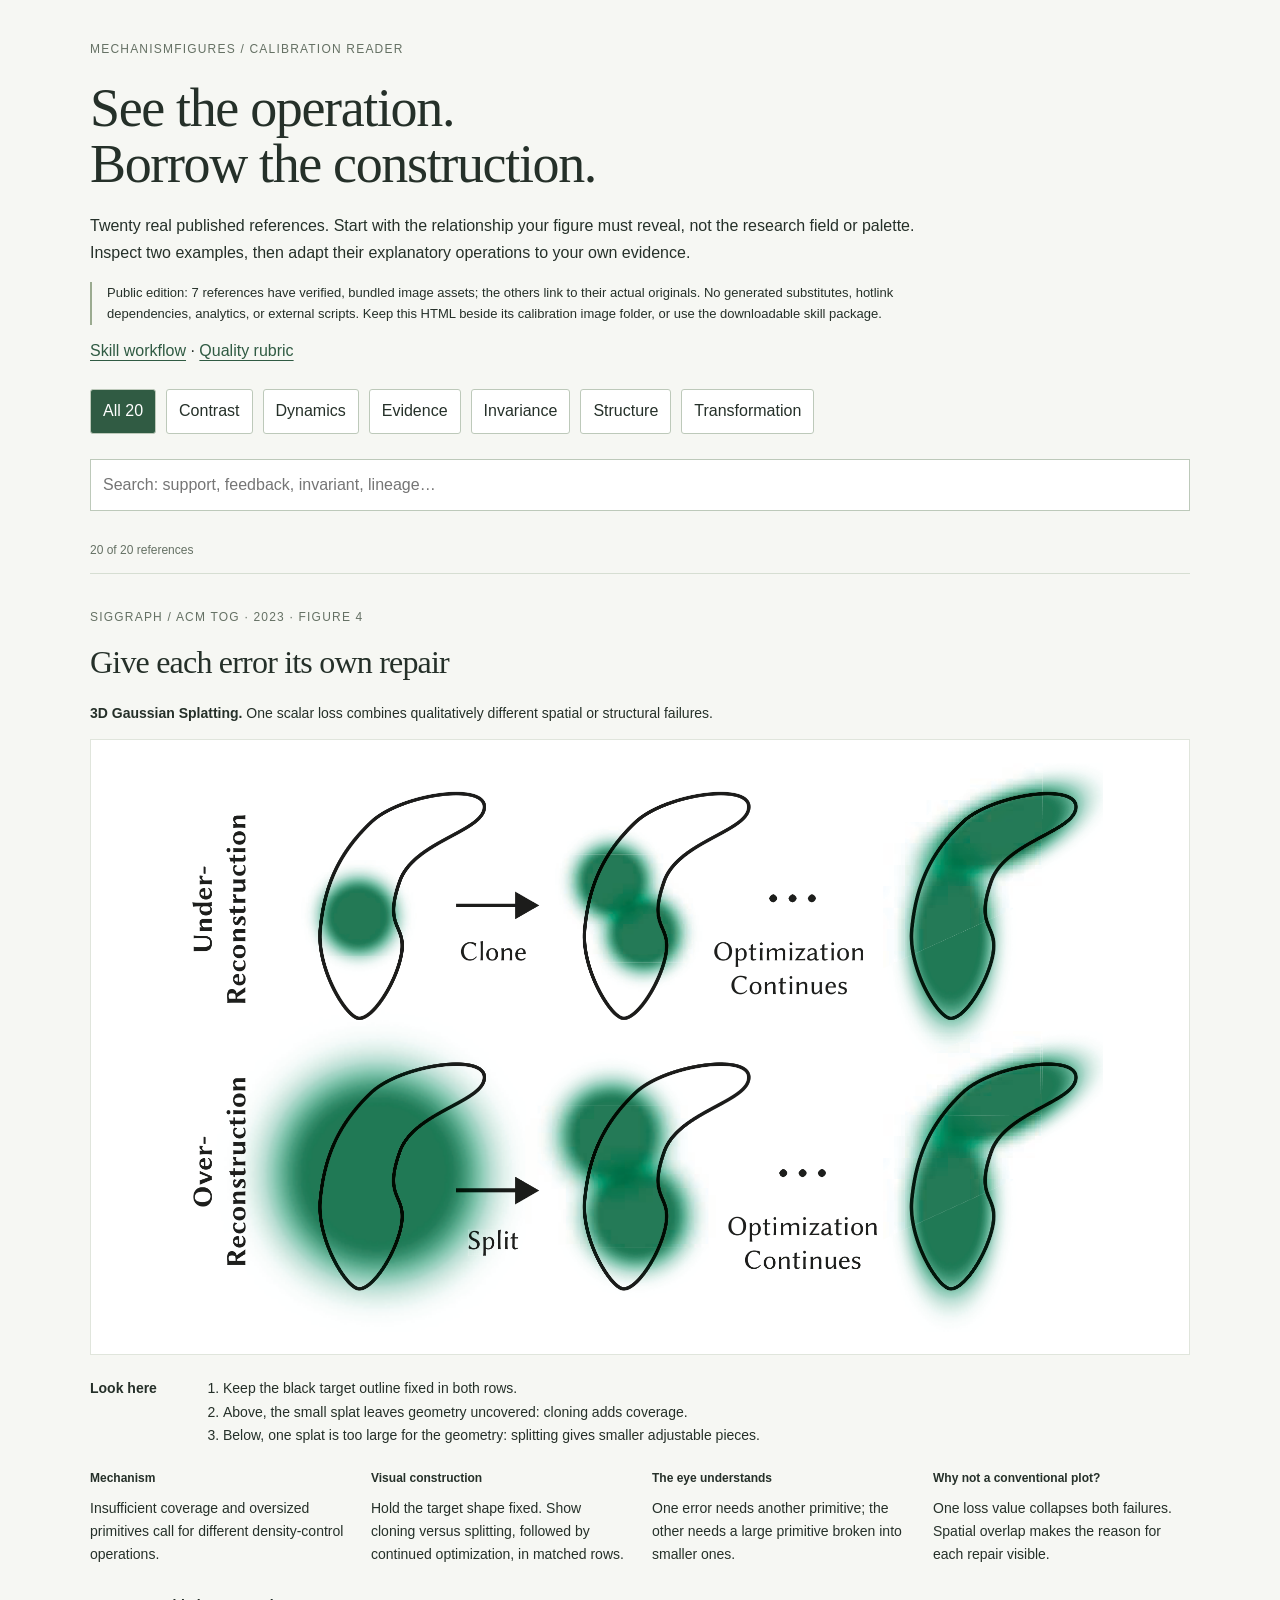
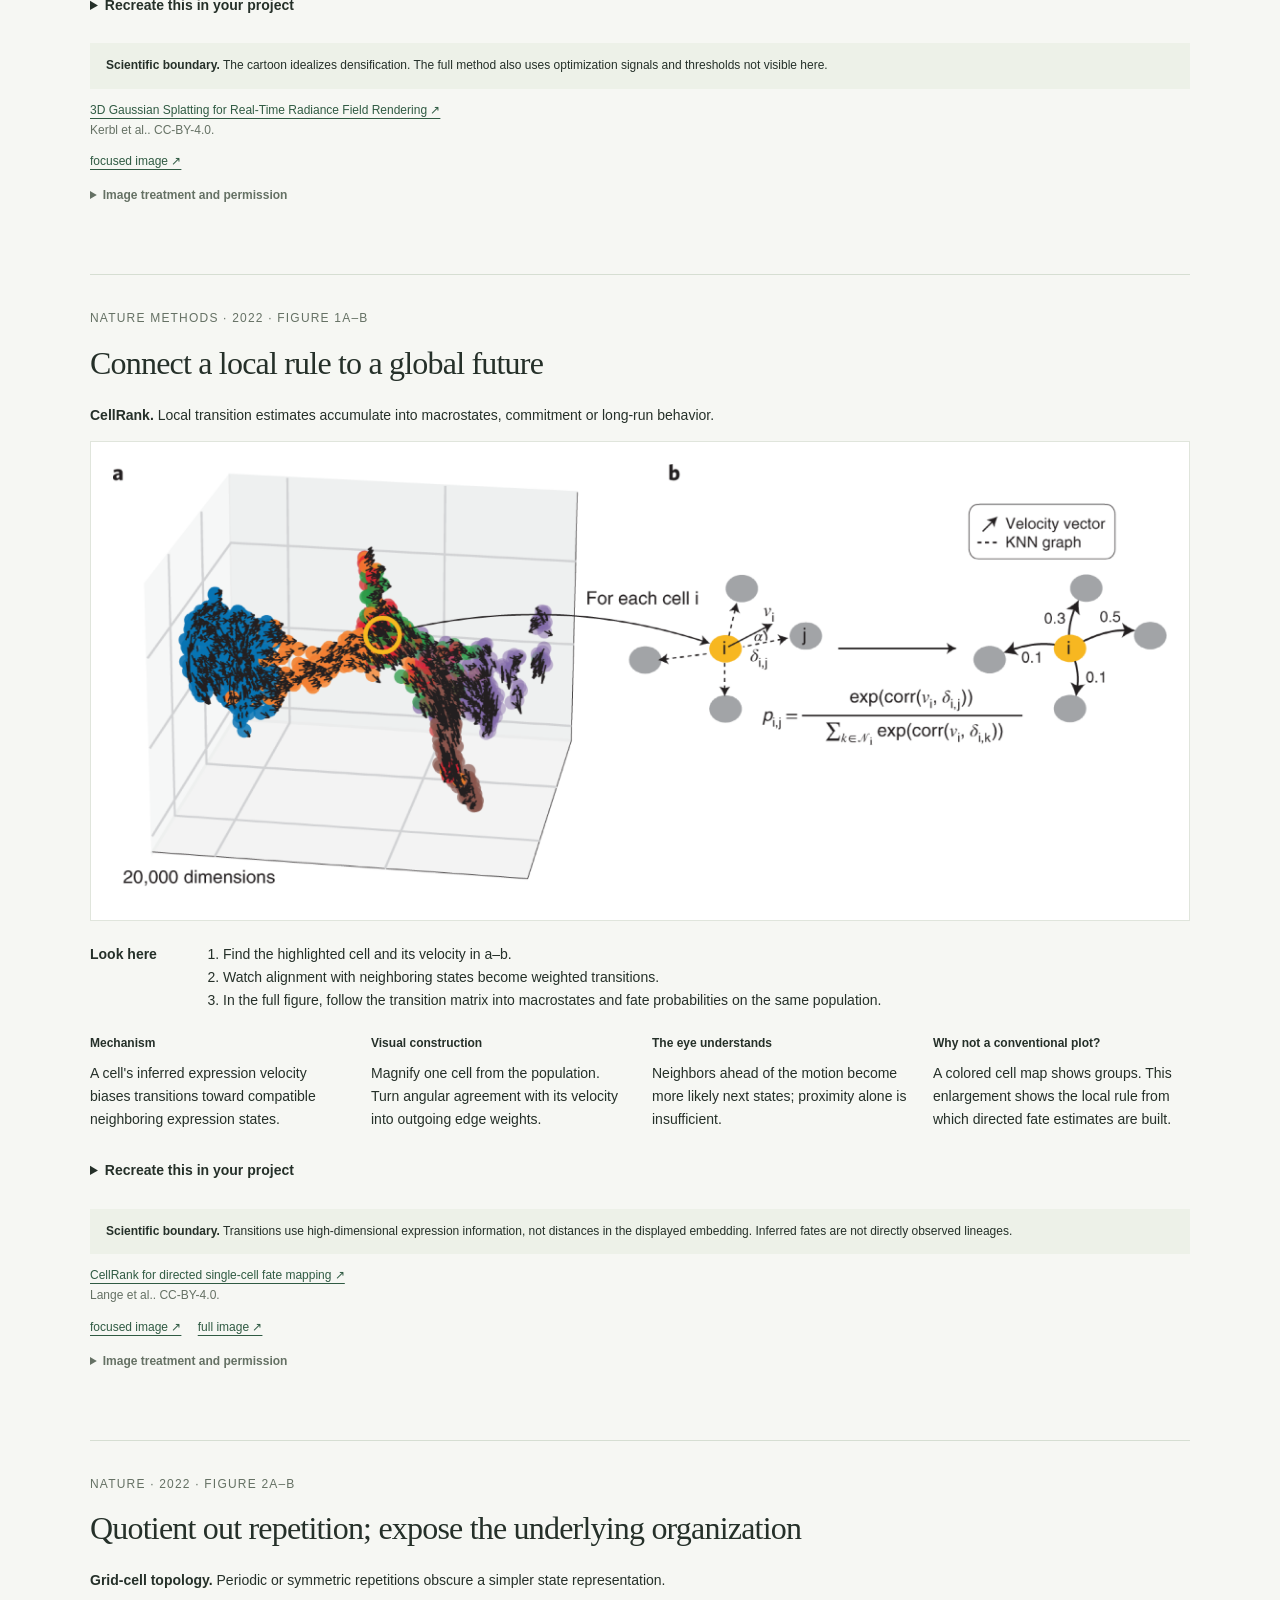
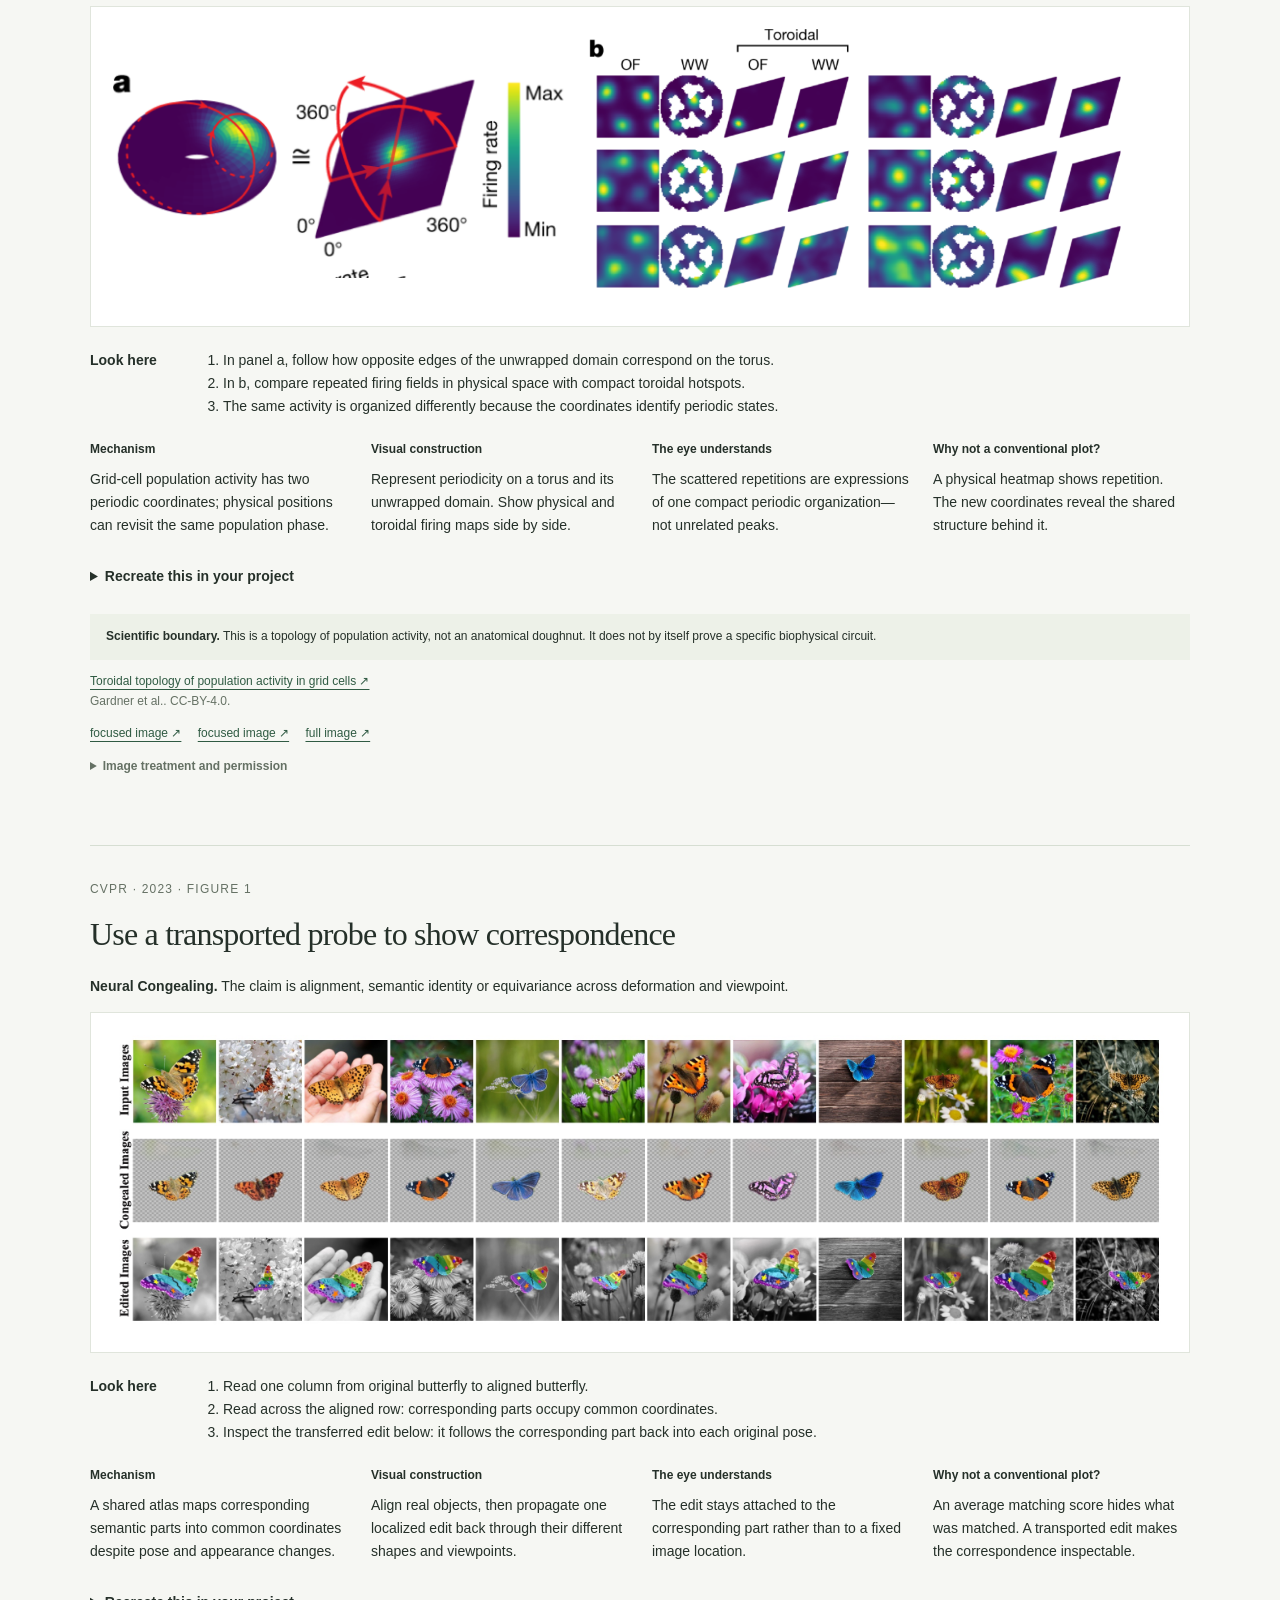
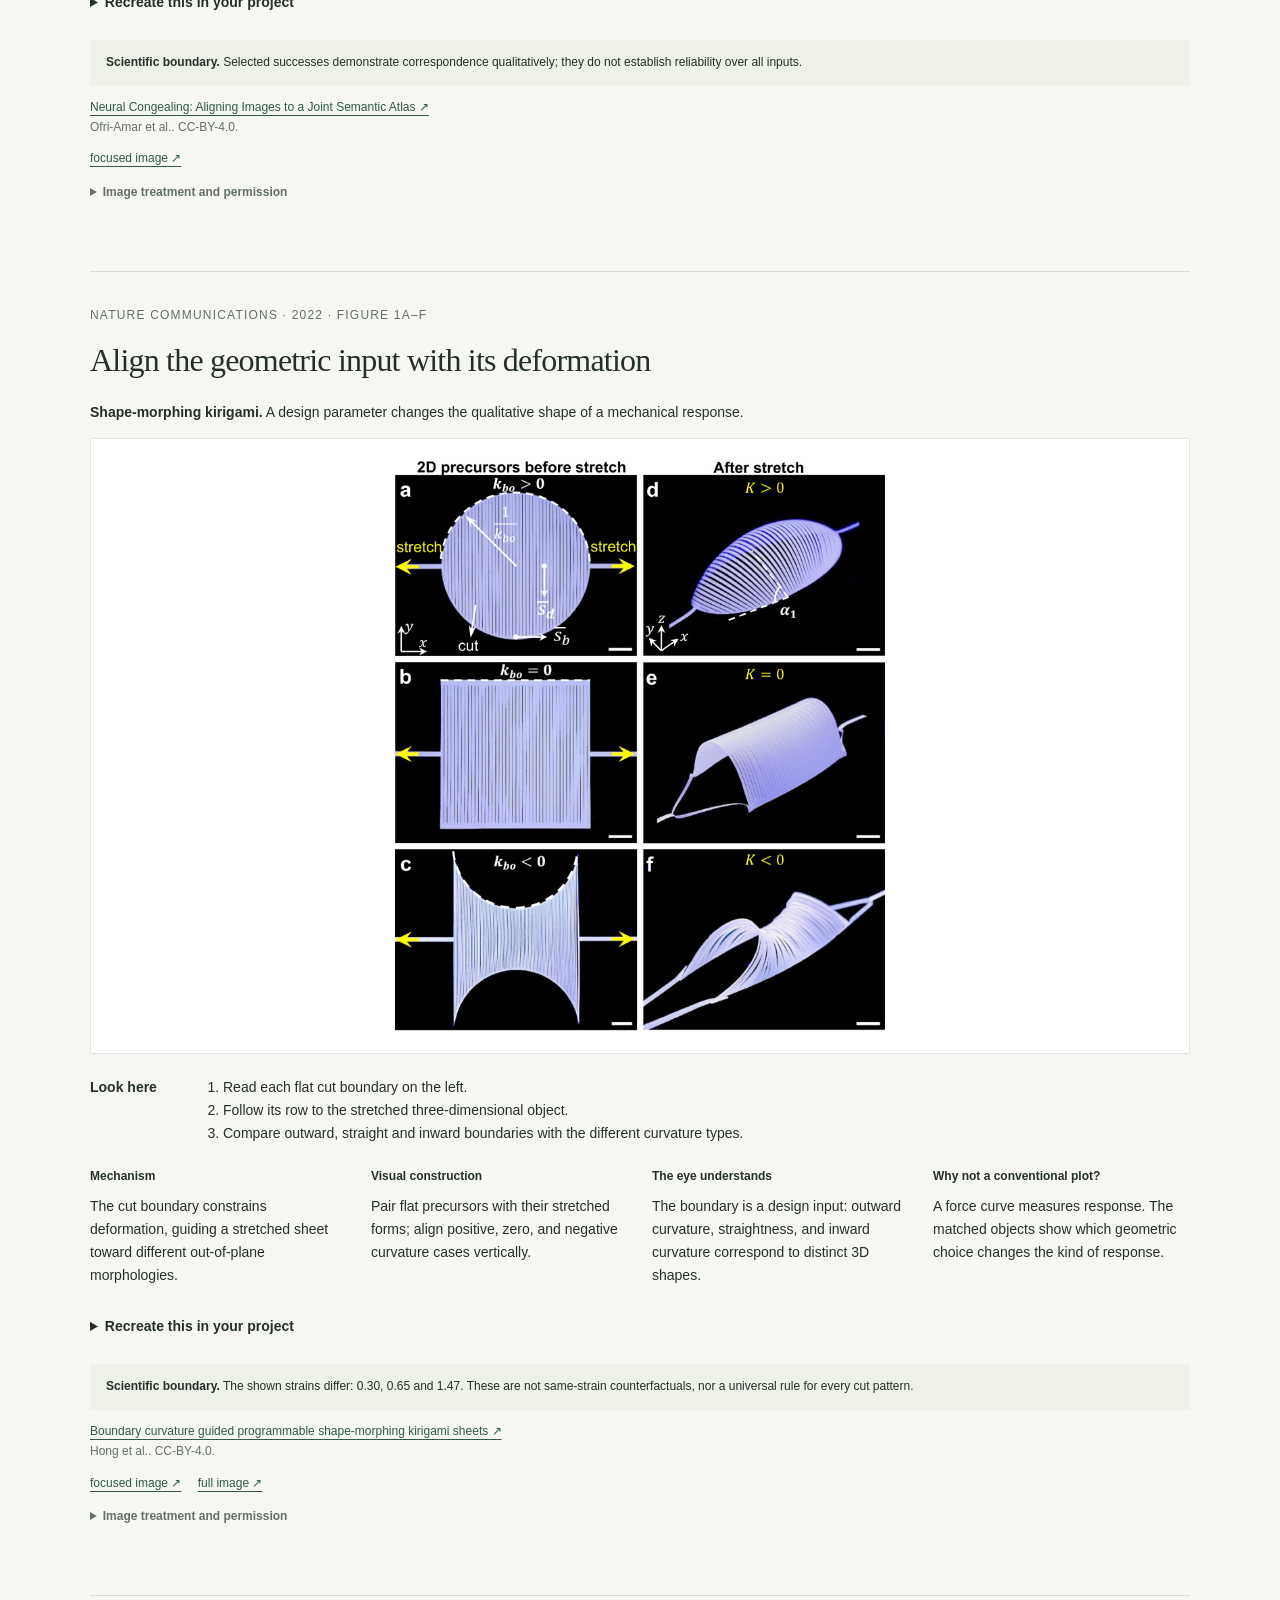
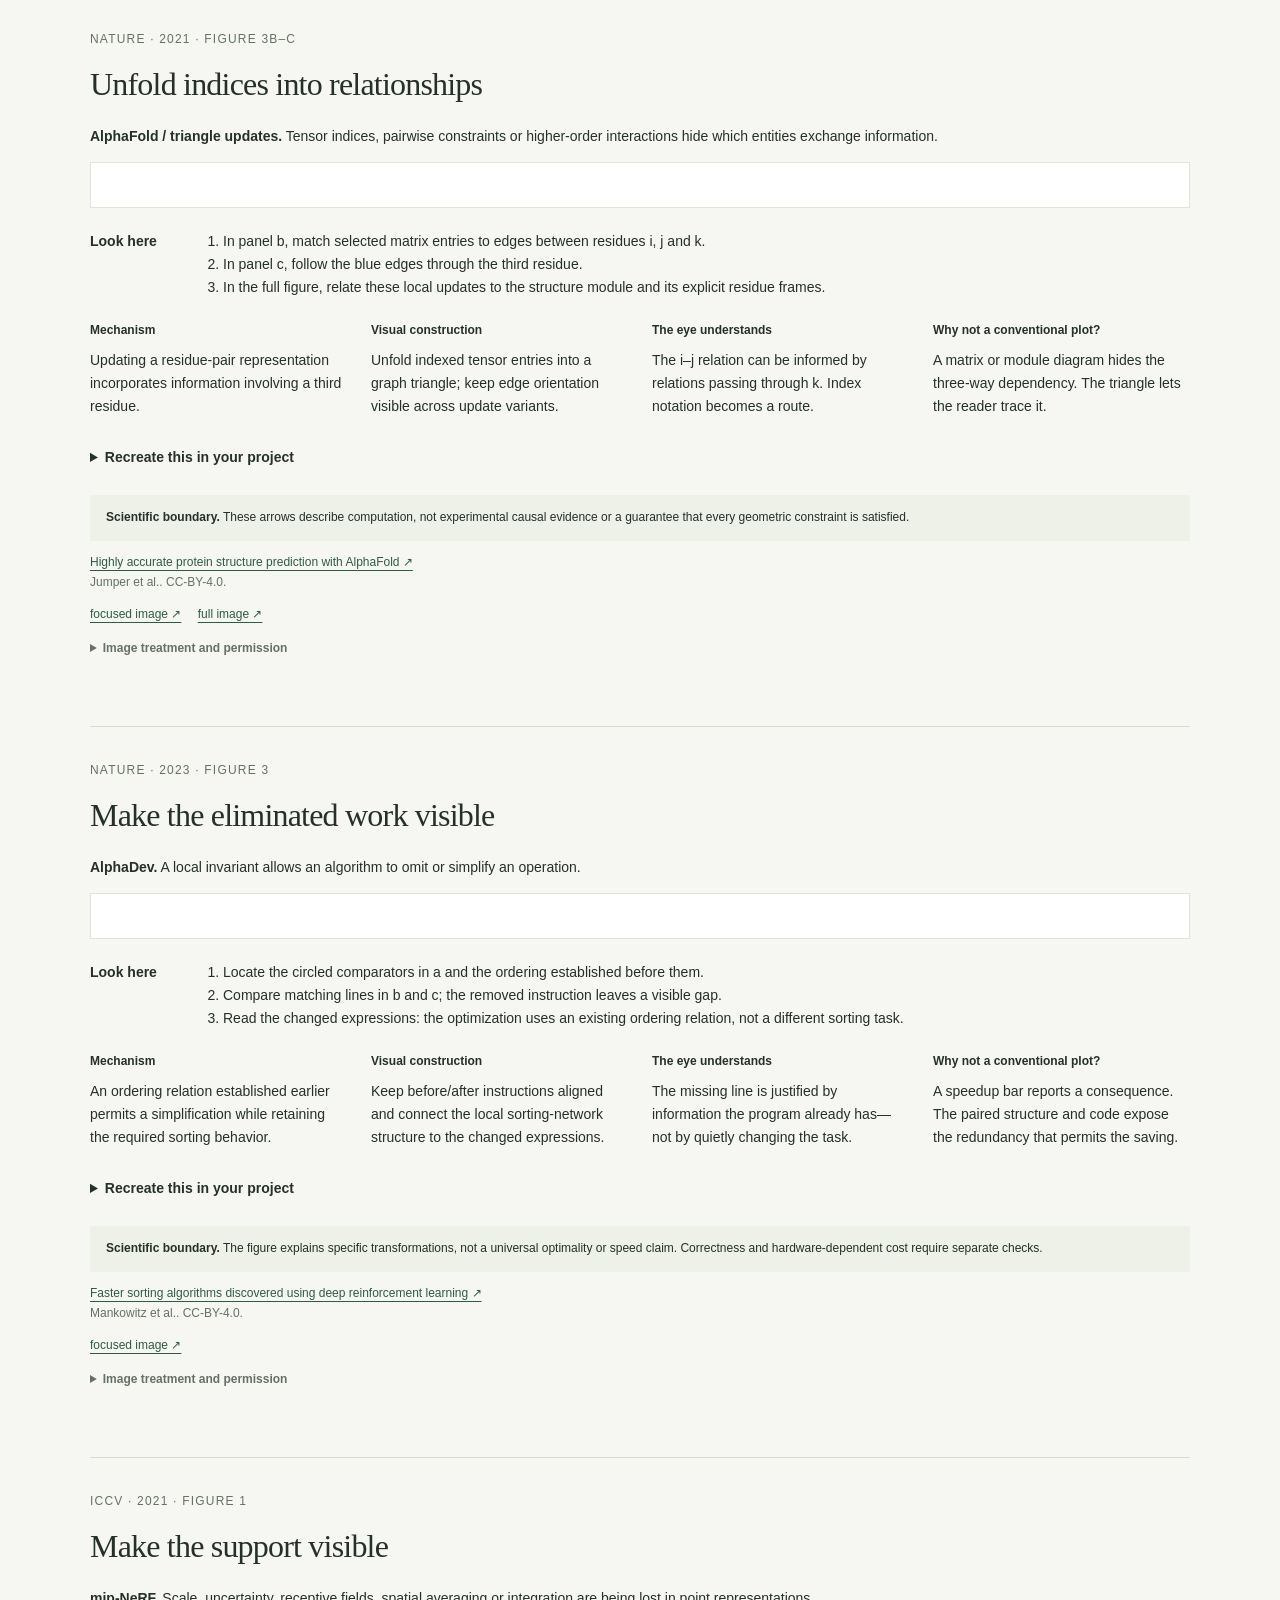
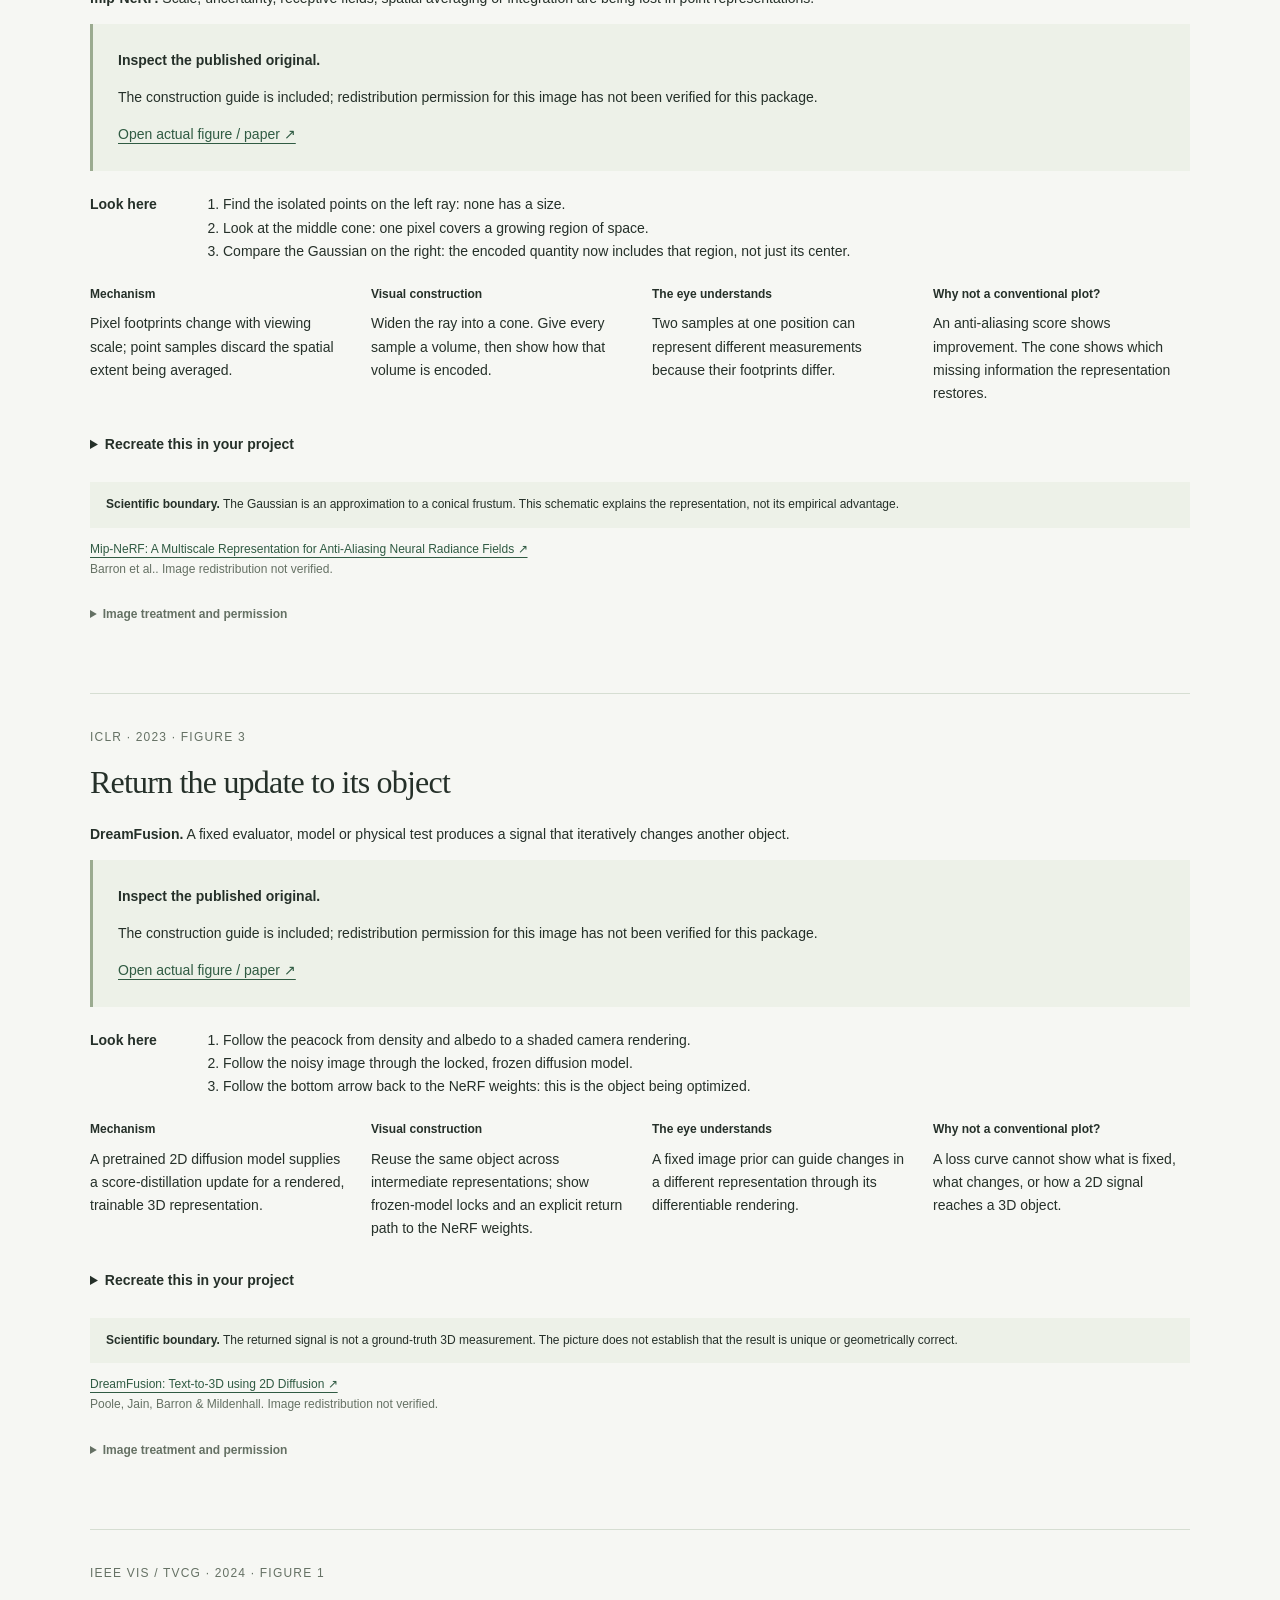
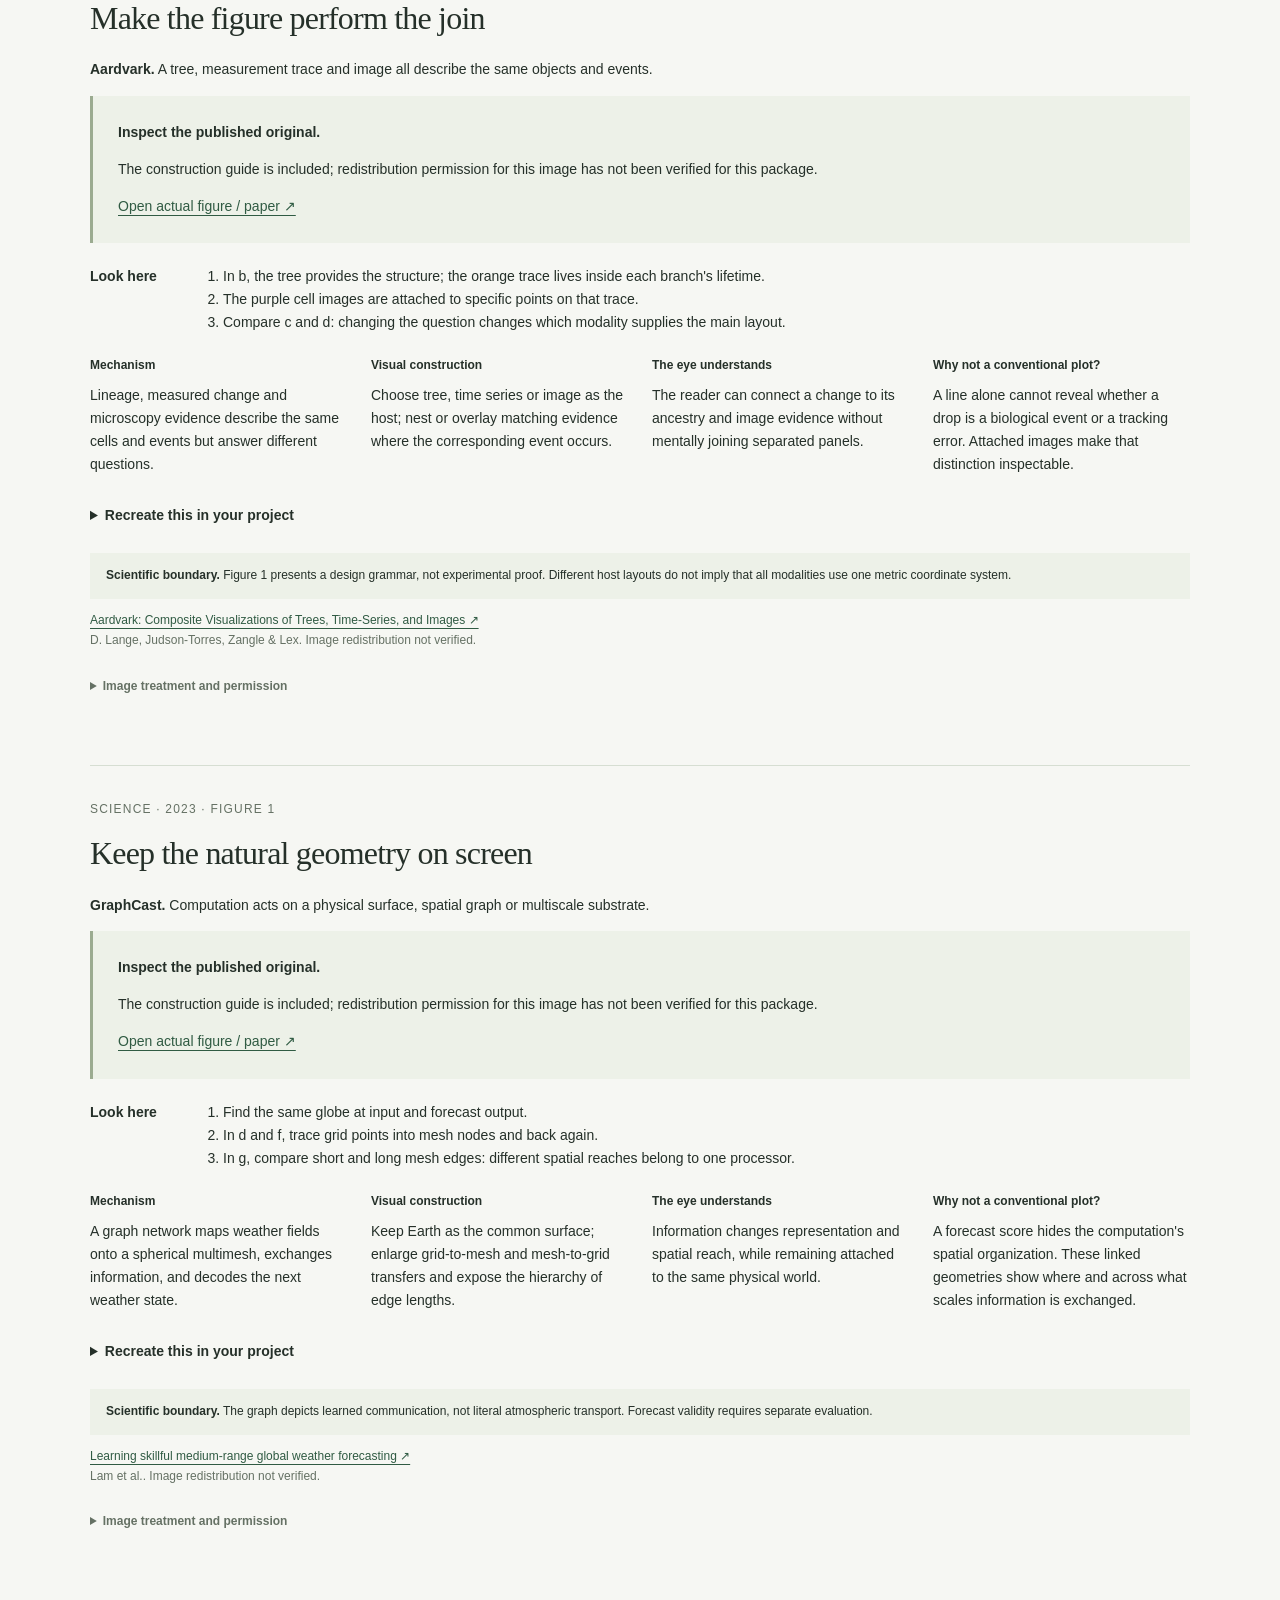
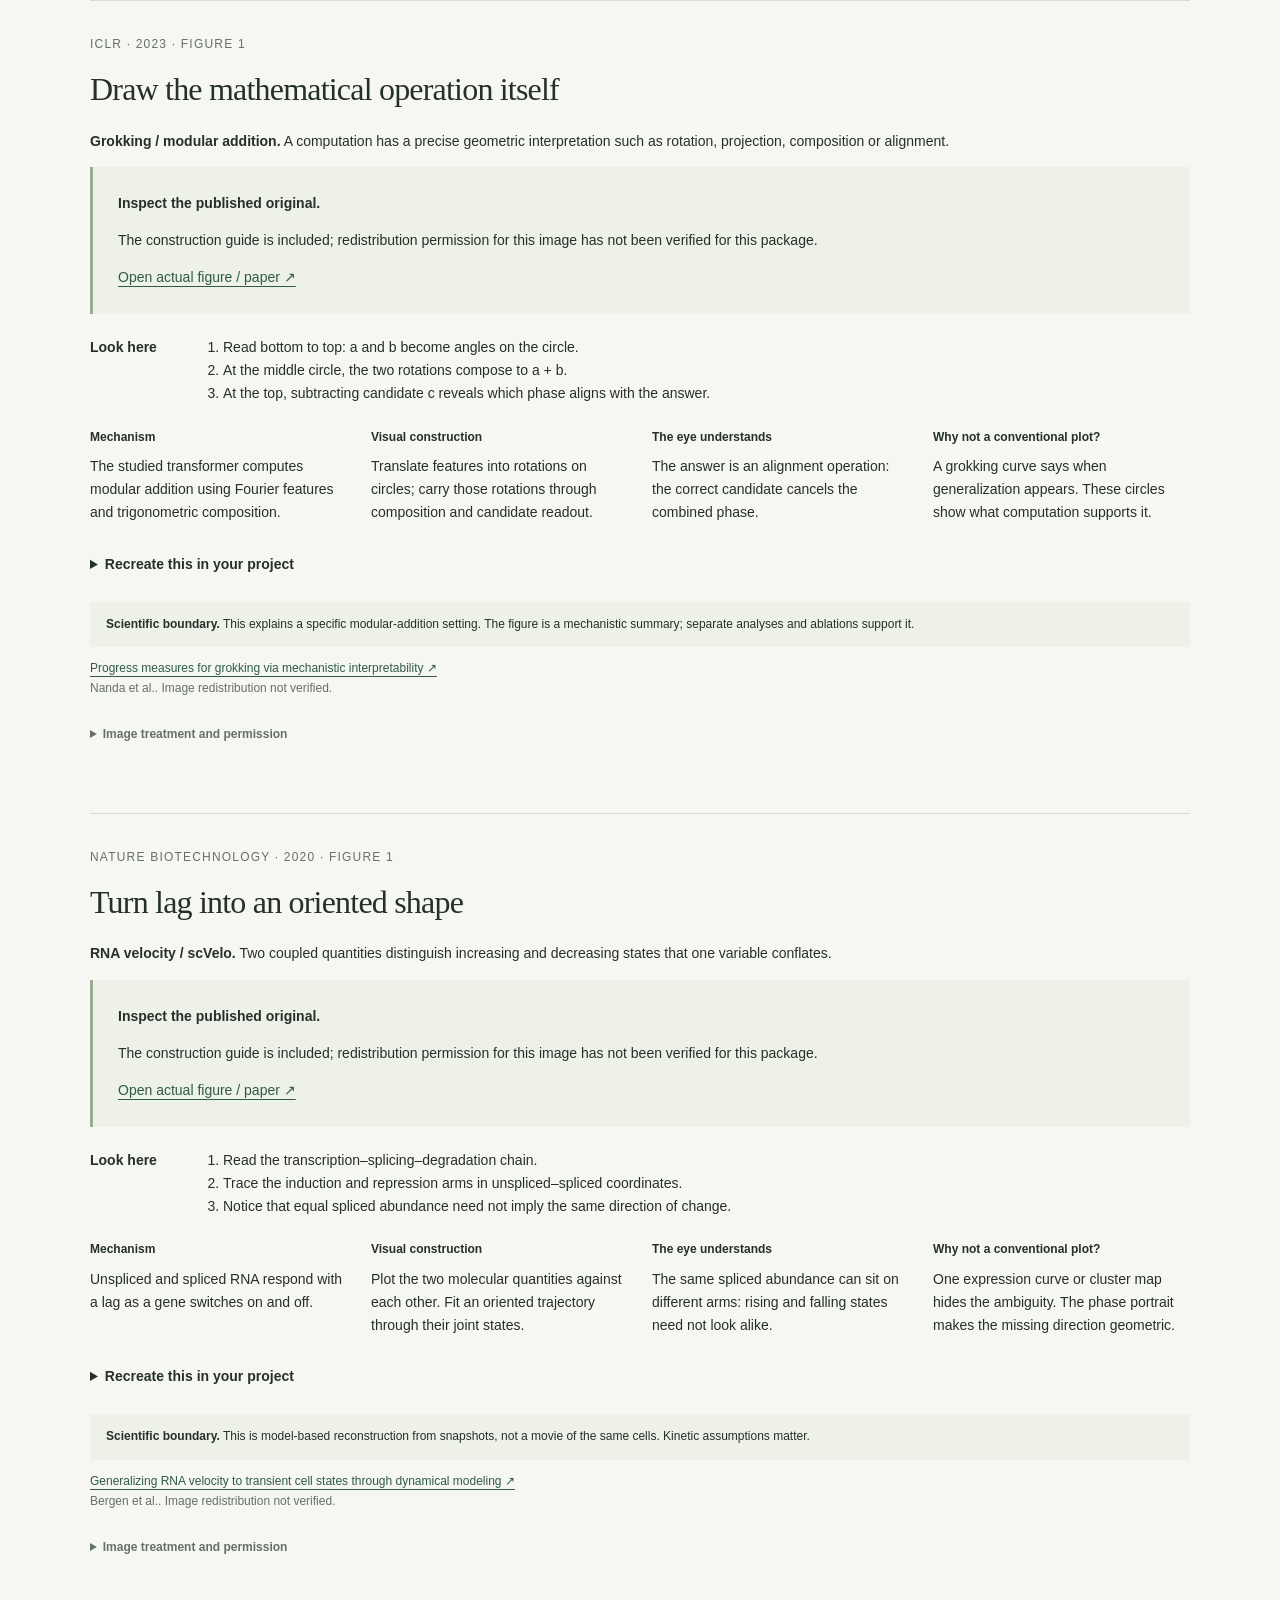
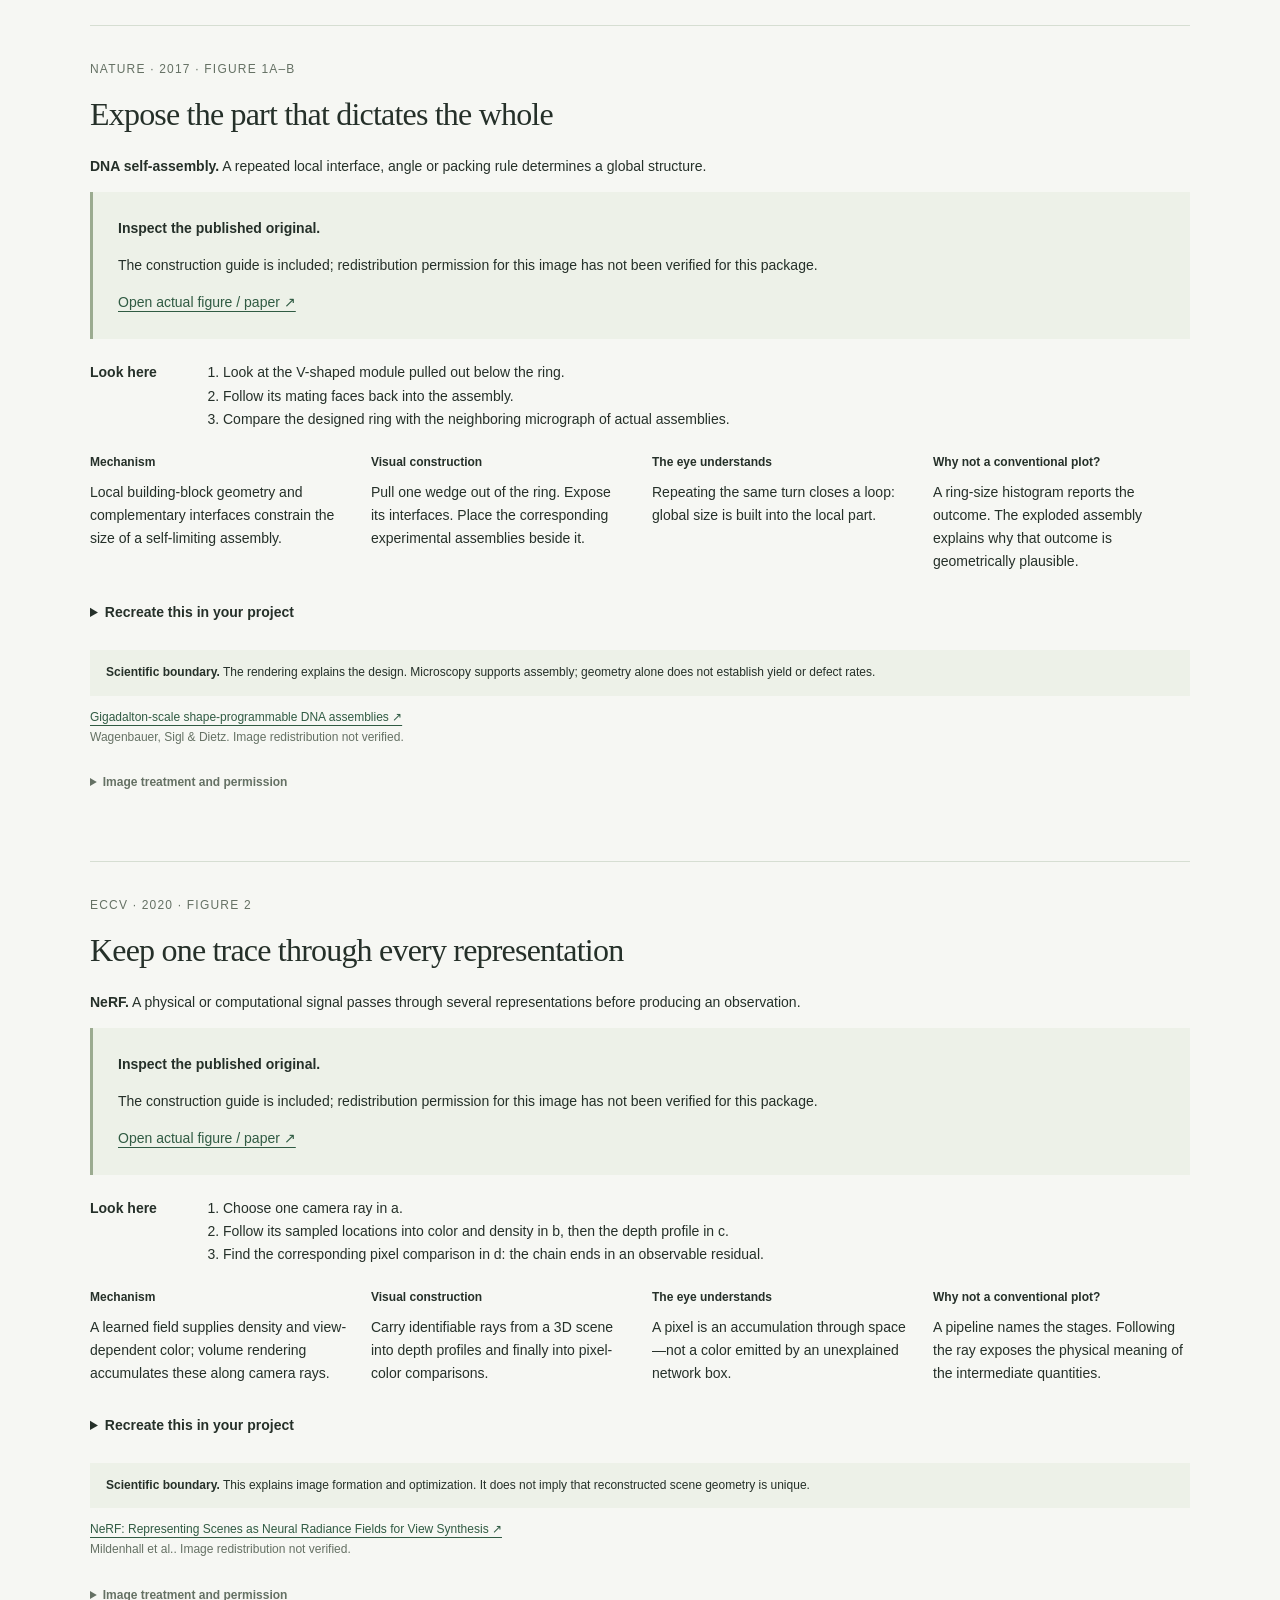
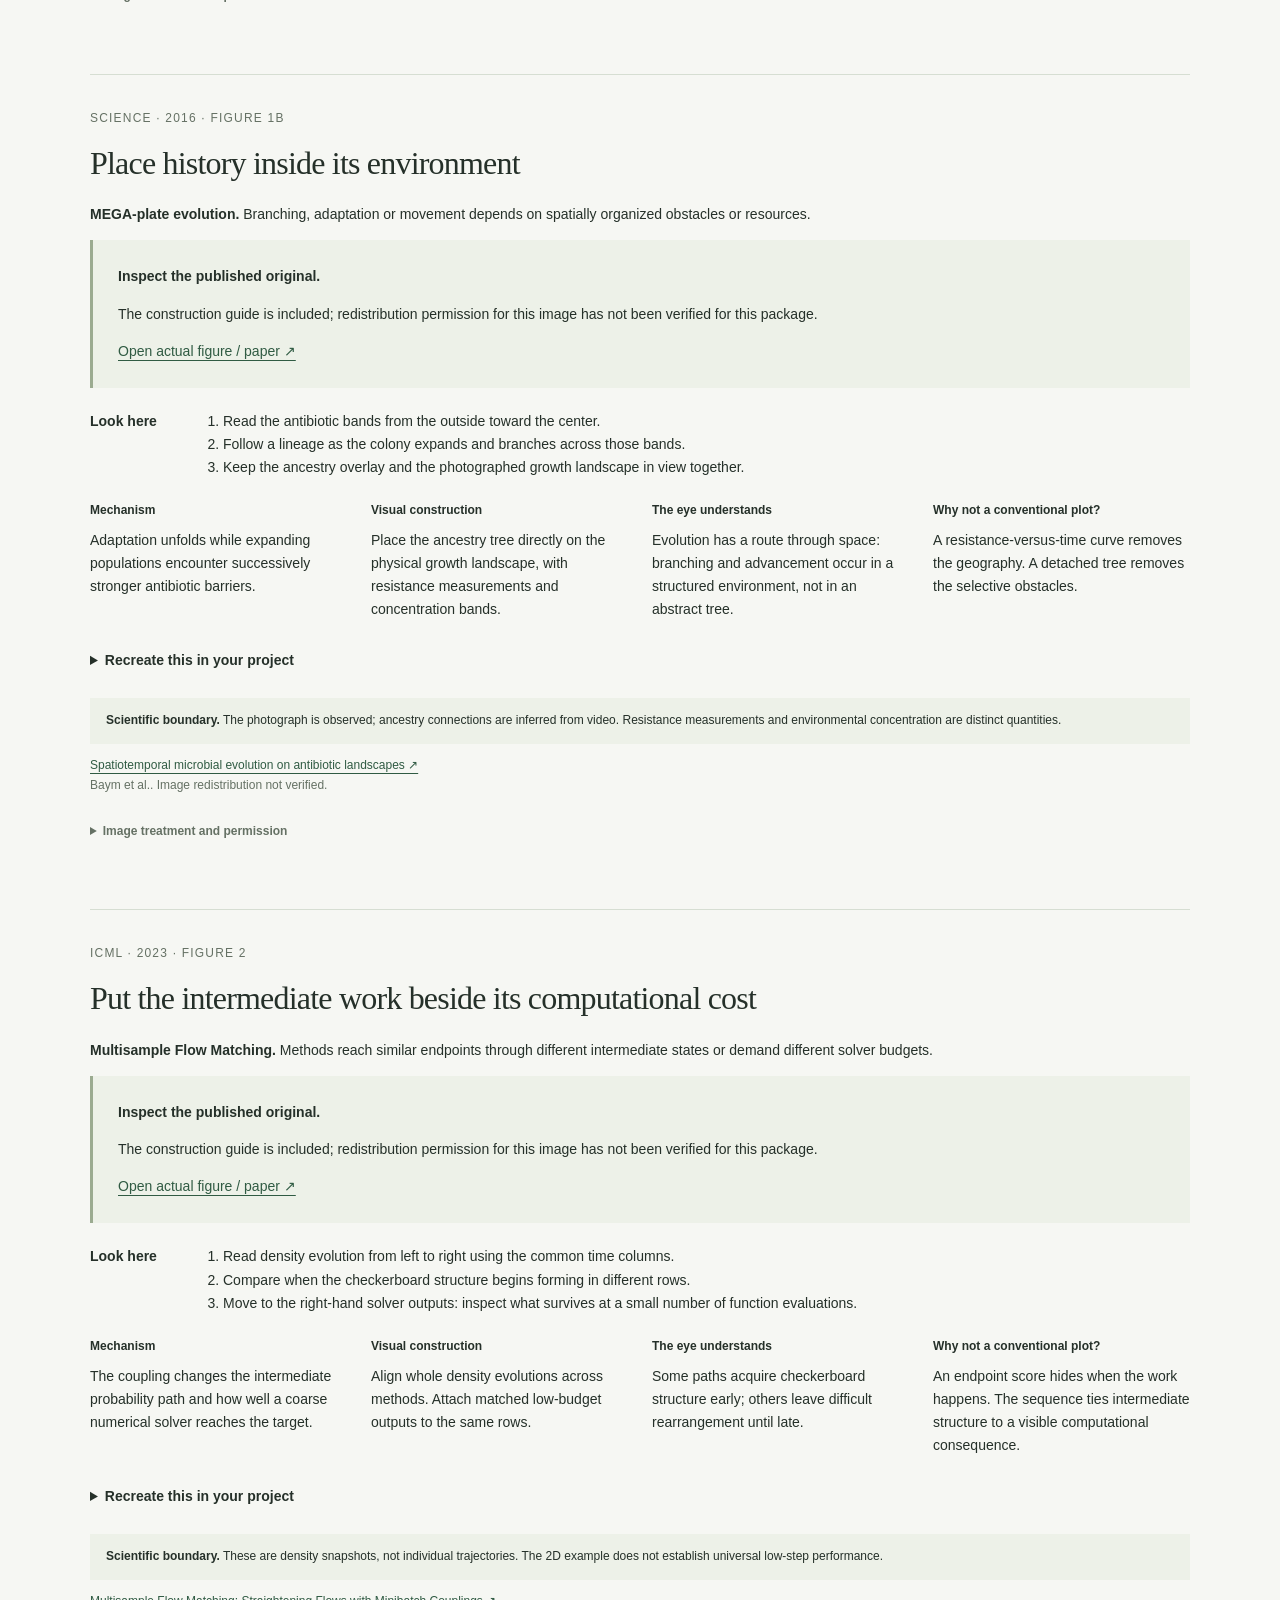
==== index.html @ 1ec08a71 "Release MechanismFigures: installable mechanism-visualization skill with calibrated review workflow" ====
<!doctype html><html lang="en"><head><meta charset="utf-8"><meta name="viewport" content="width=device-width,initial-scale=1"><meta http-equiv="refresh" content="0;url=skills/mechanism-figures/assets/gallery.html"><title>MechanismFigures</title></head><body><p><a href="skills/mechanism-figures/assets/gallery.html">Open the visual calibration gallery</a></p><p><a href="https://github.com/KumarNavish/MechanismFigures">Installation and skill workflow</a></p></body></html>
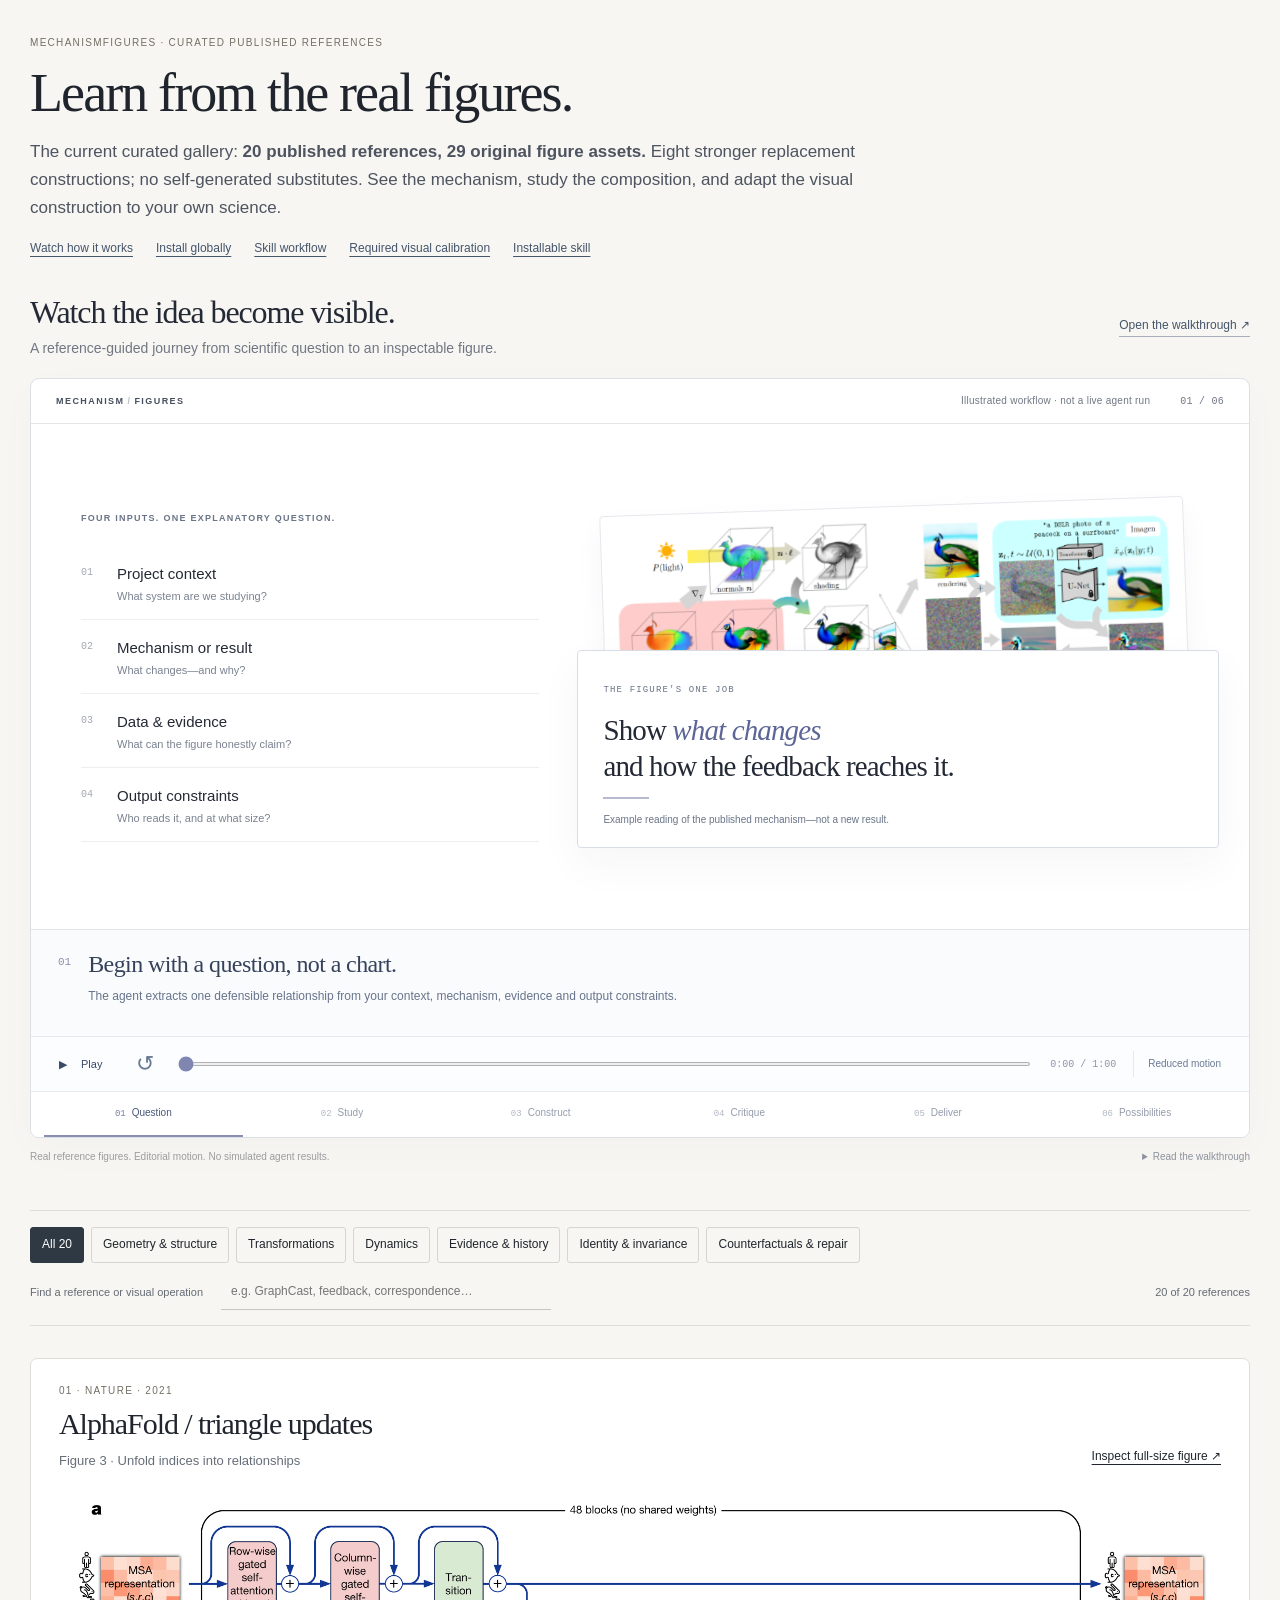
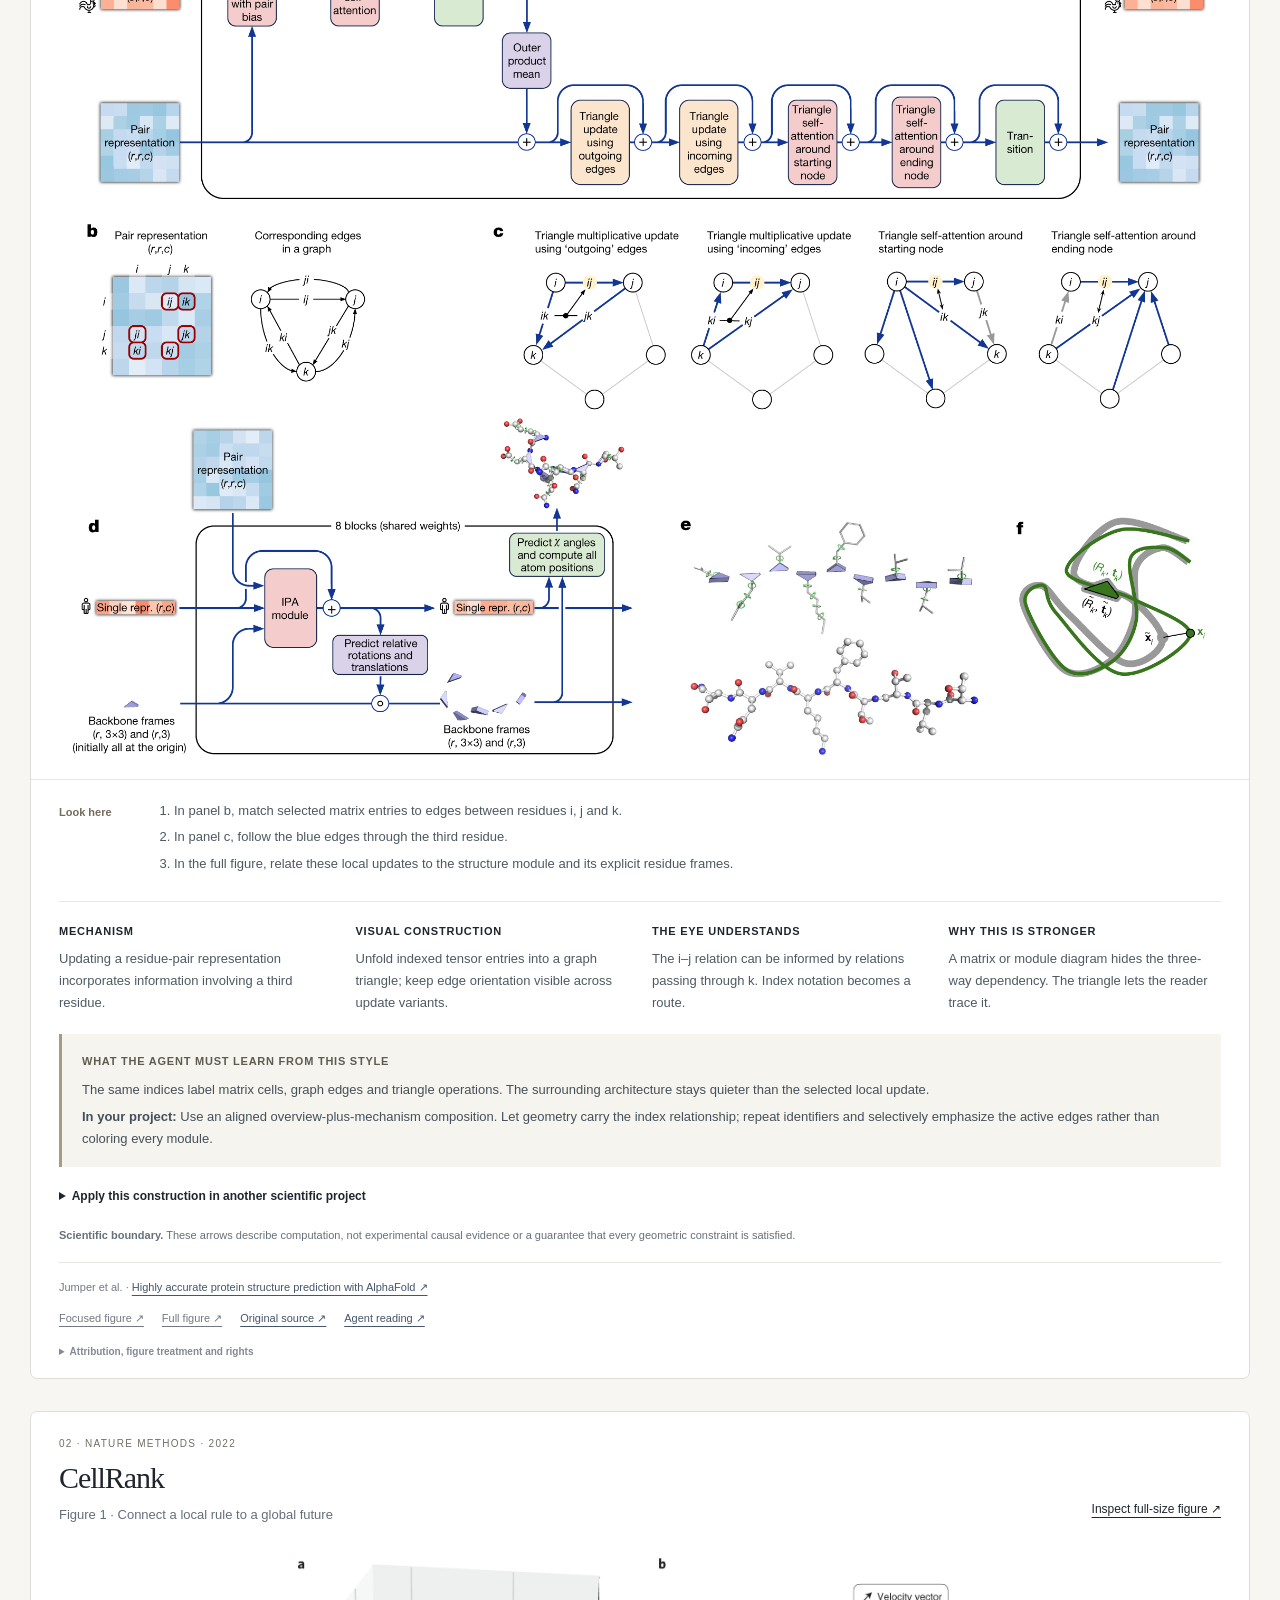
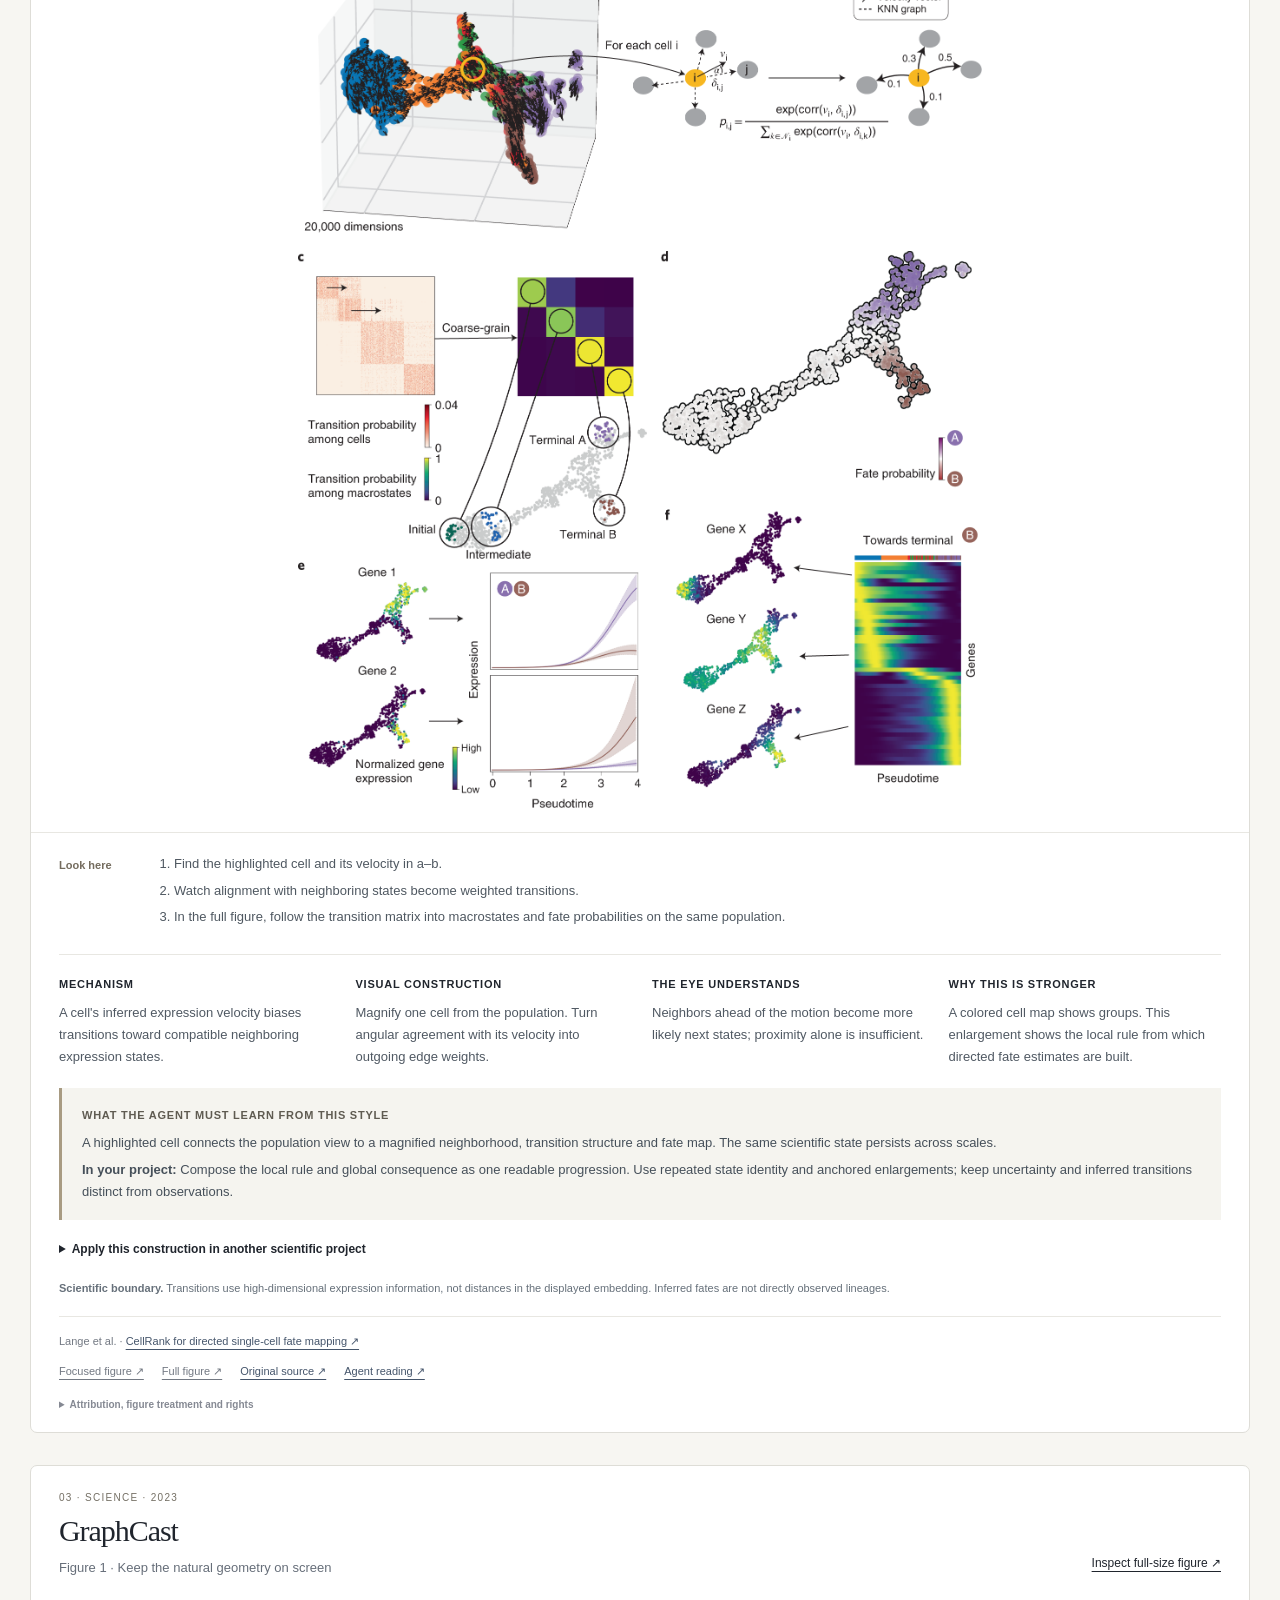
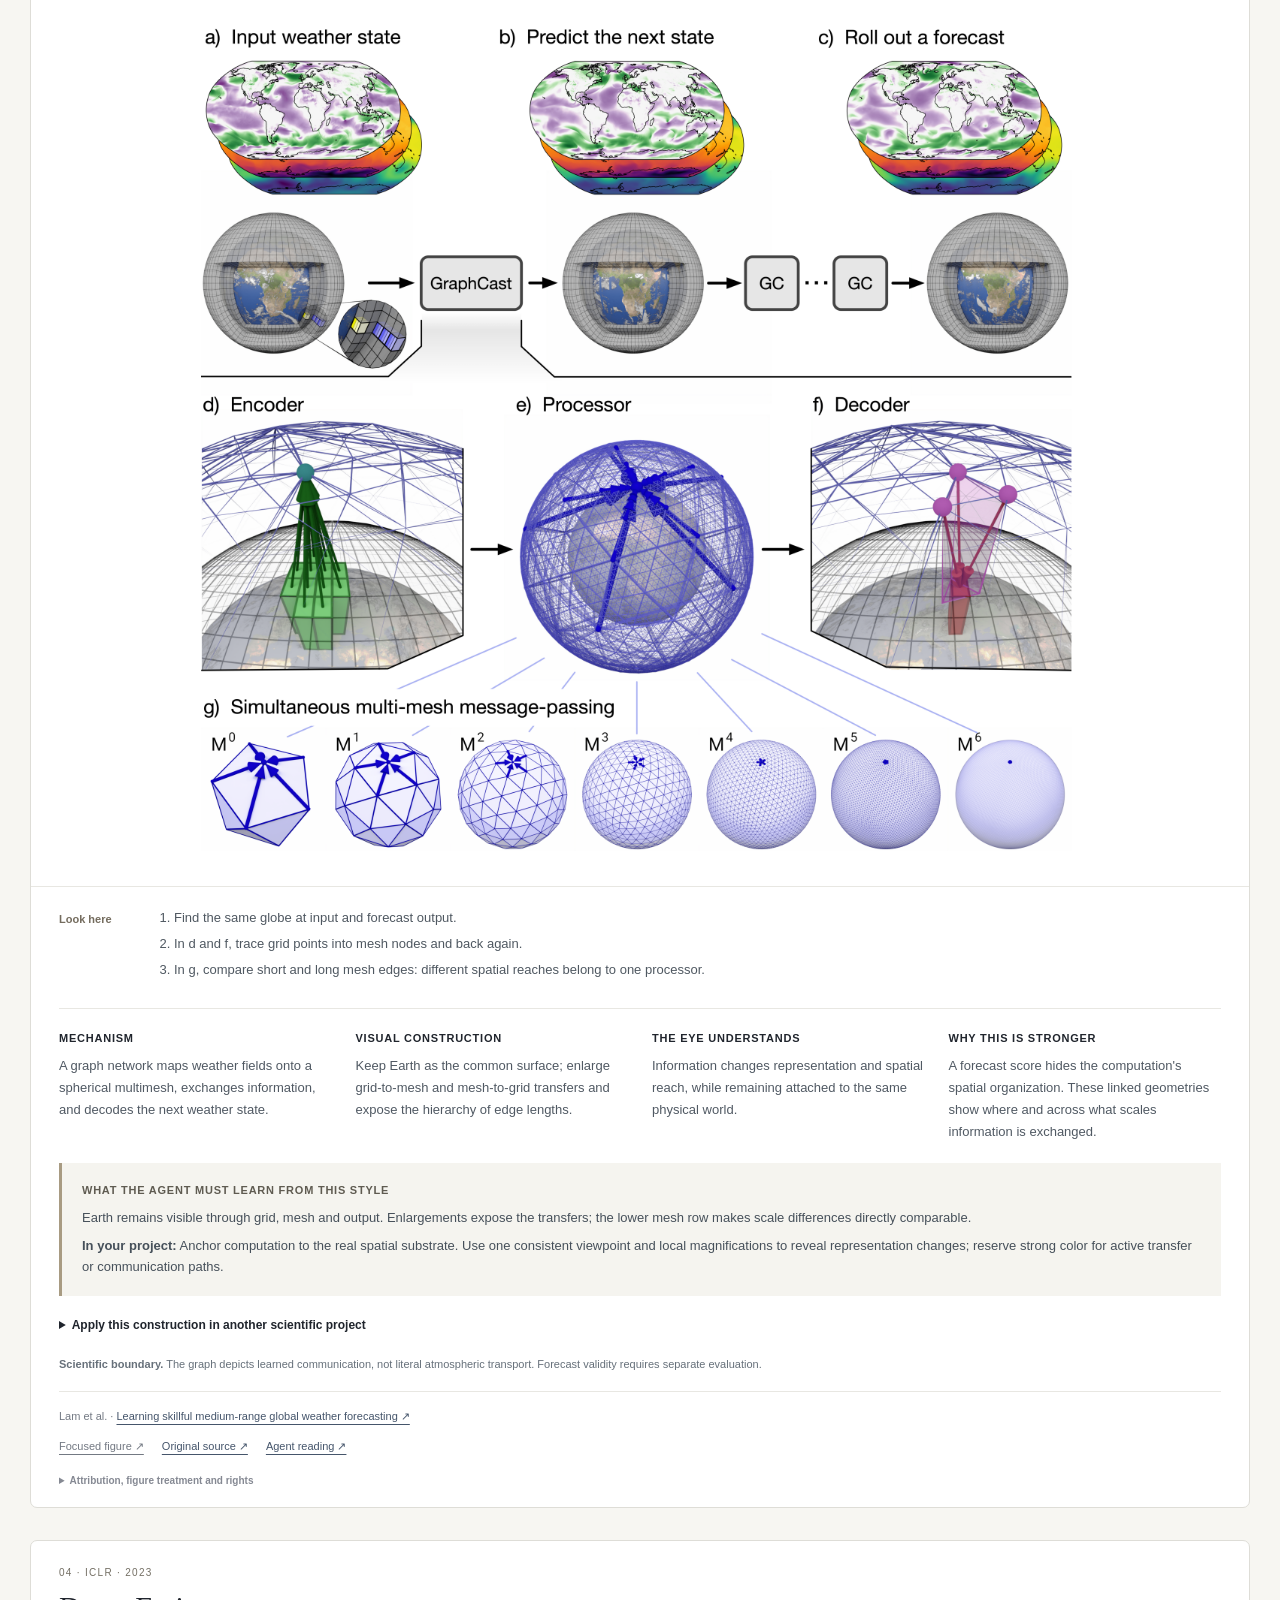
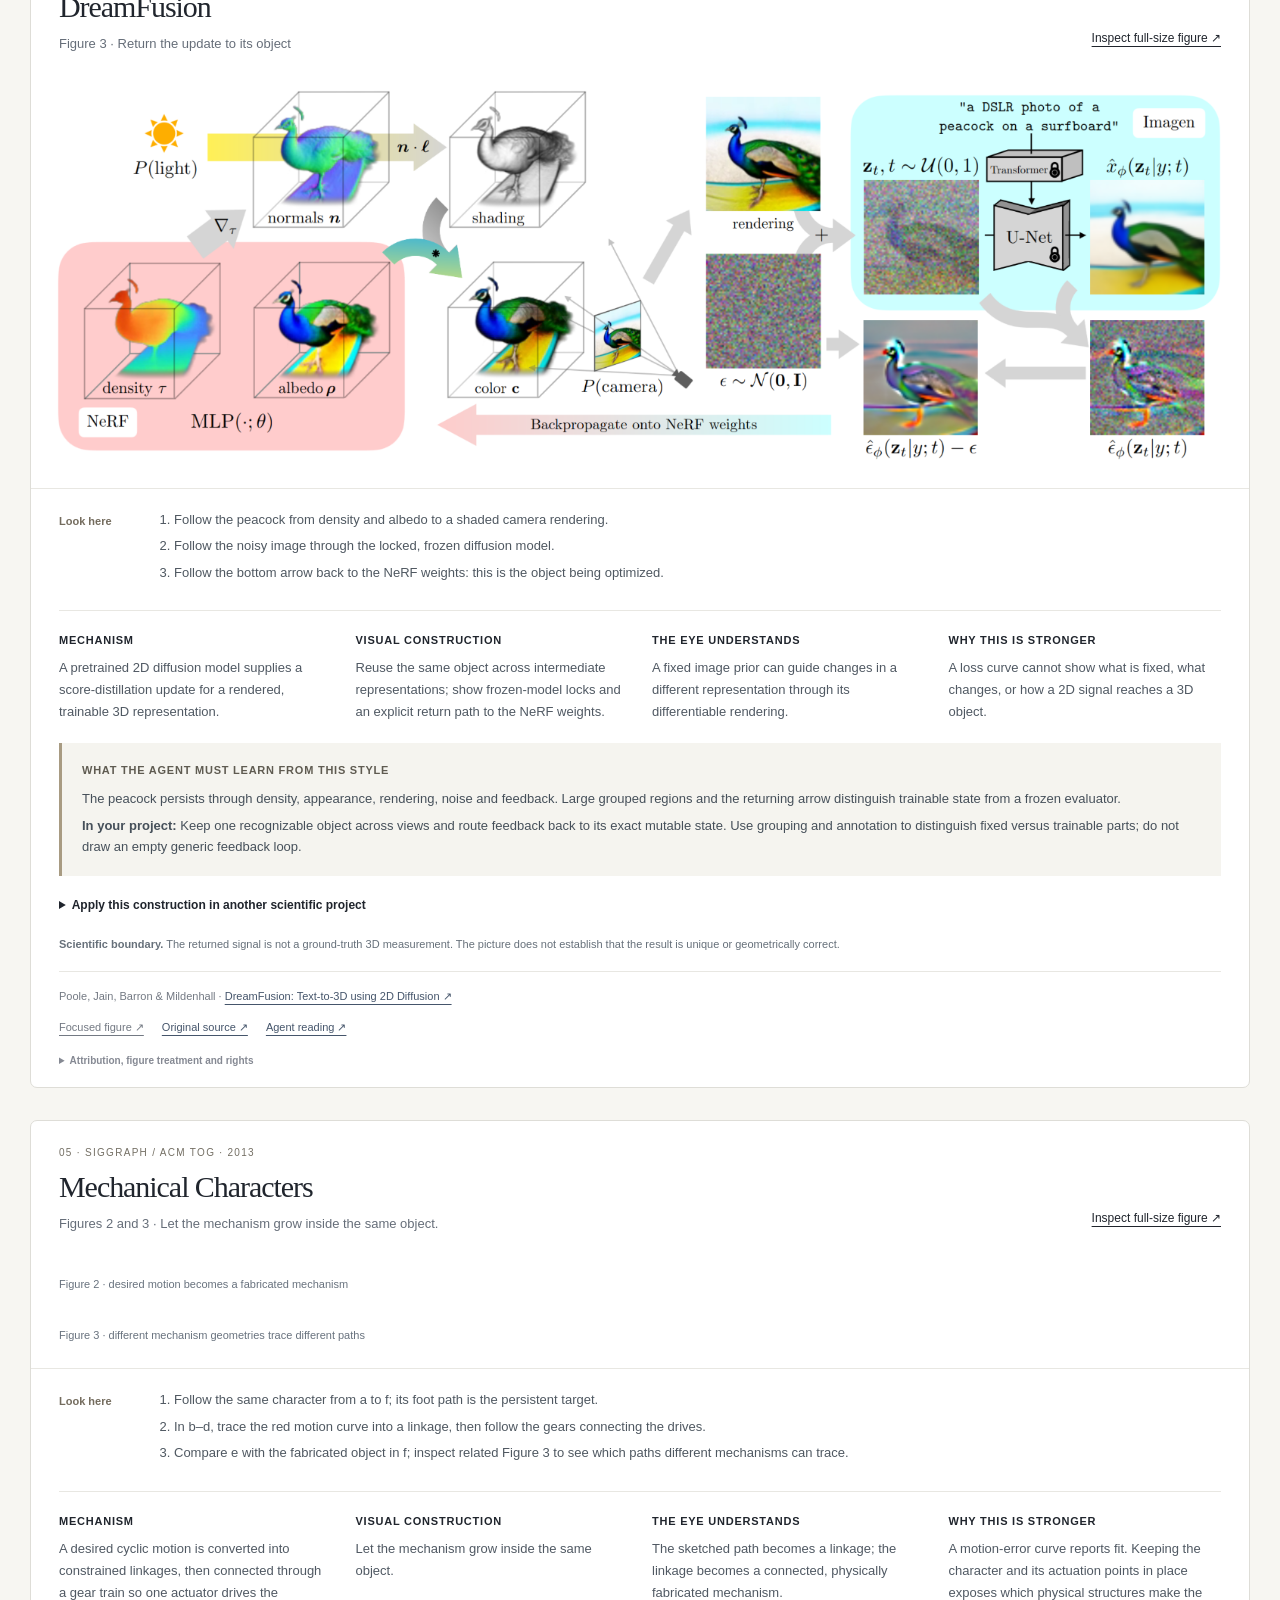
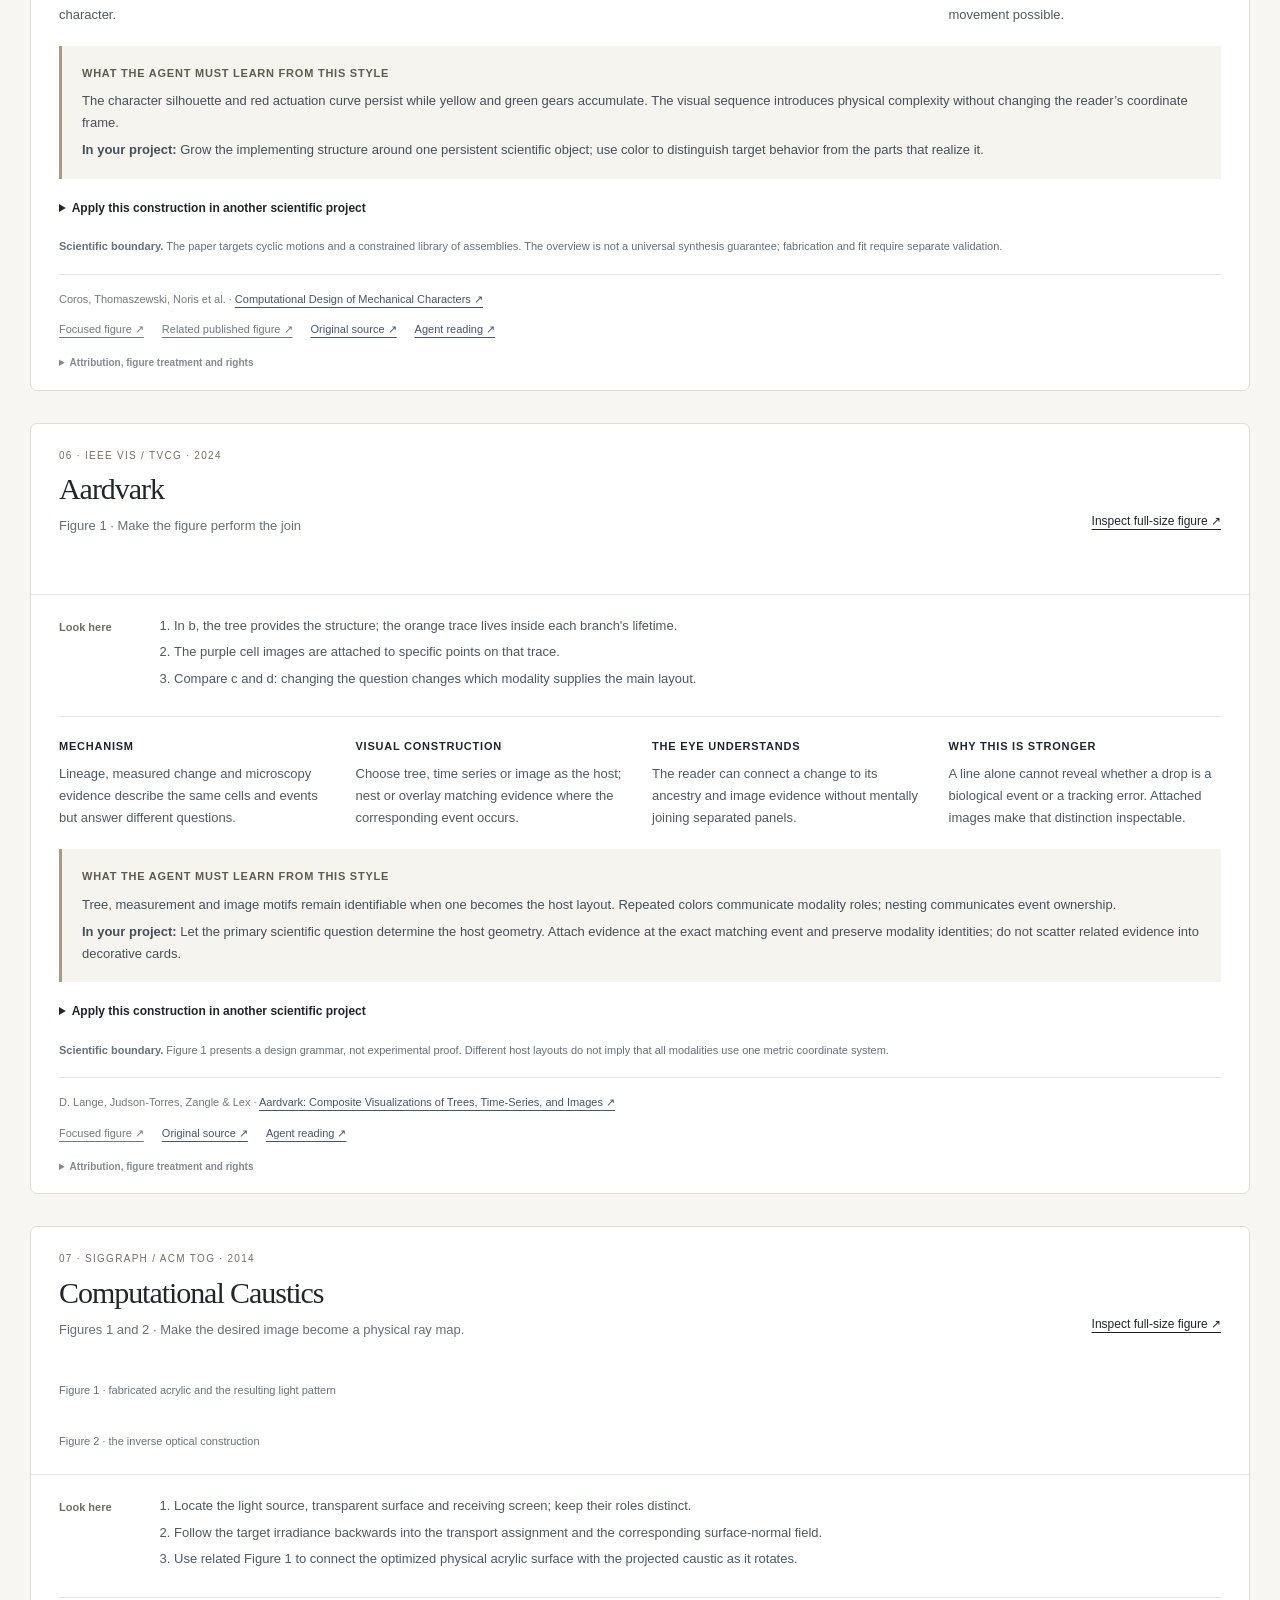
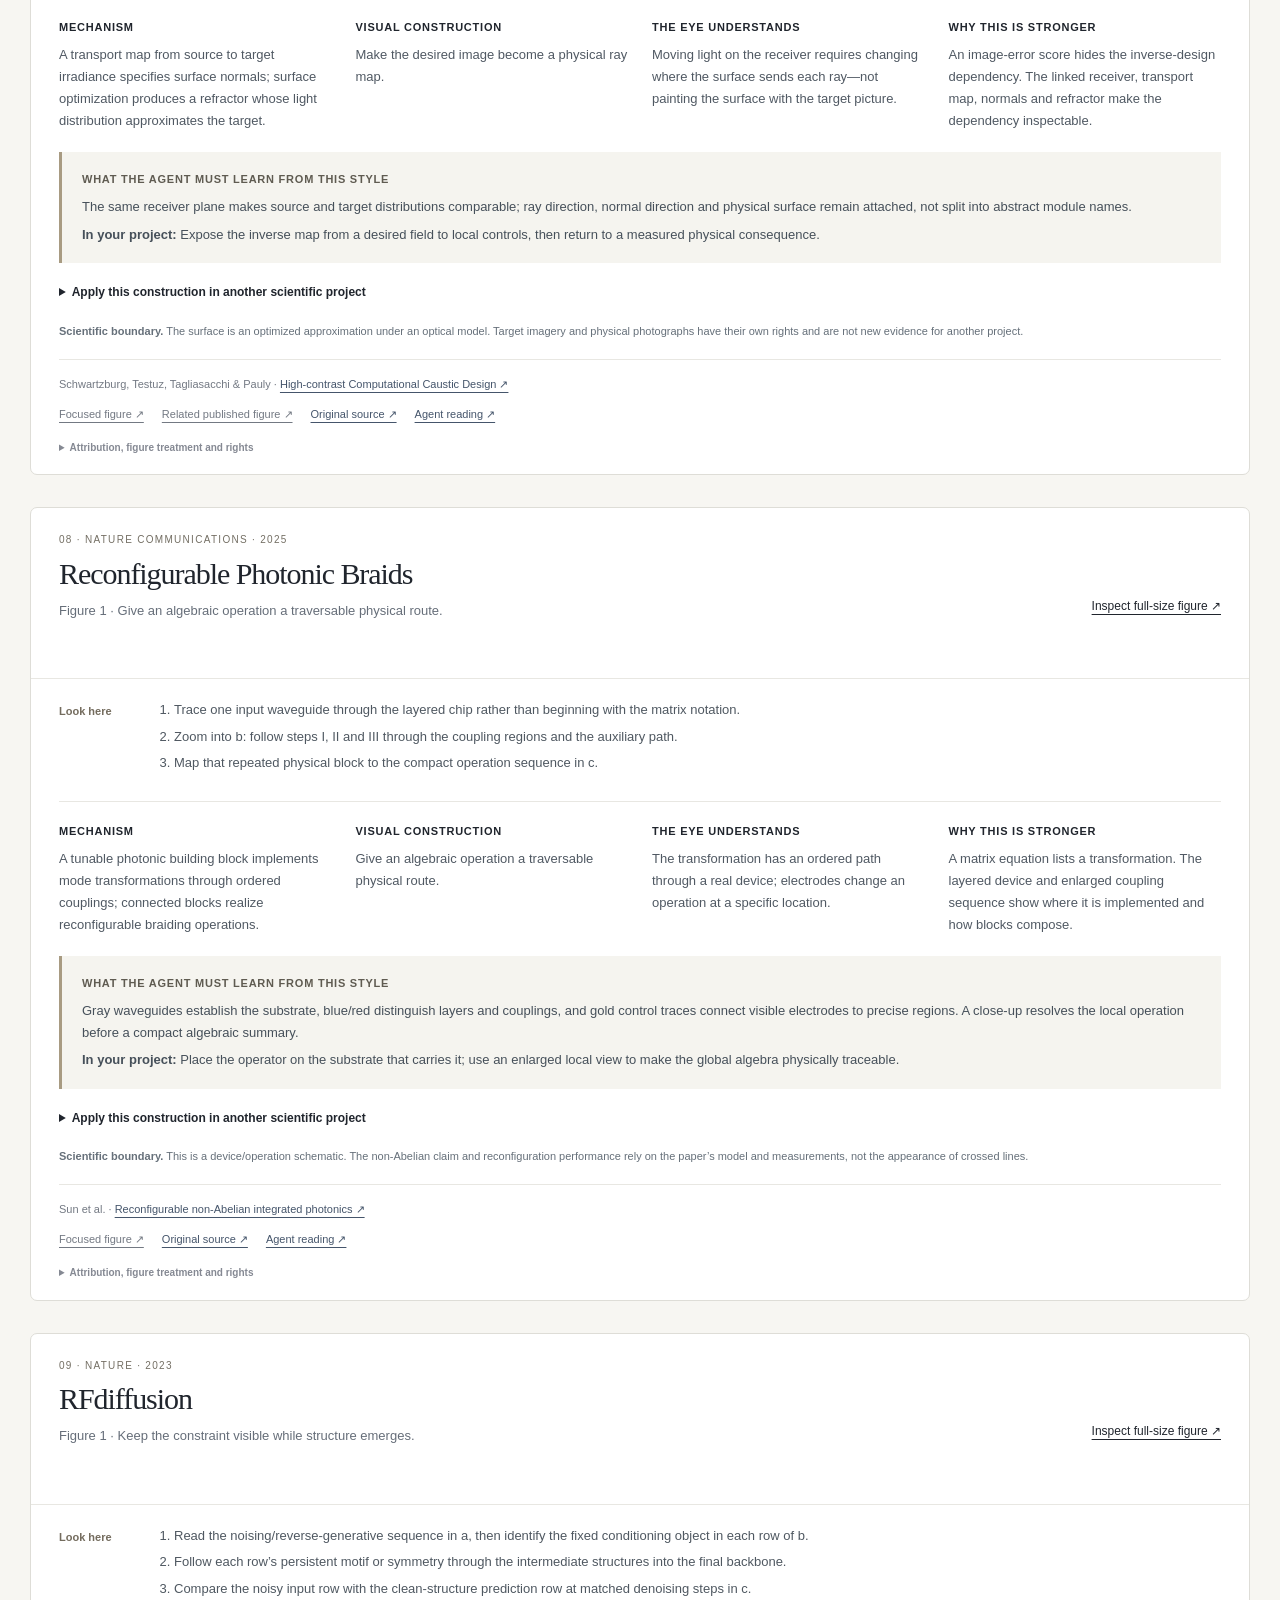
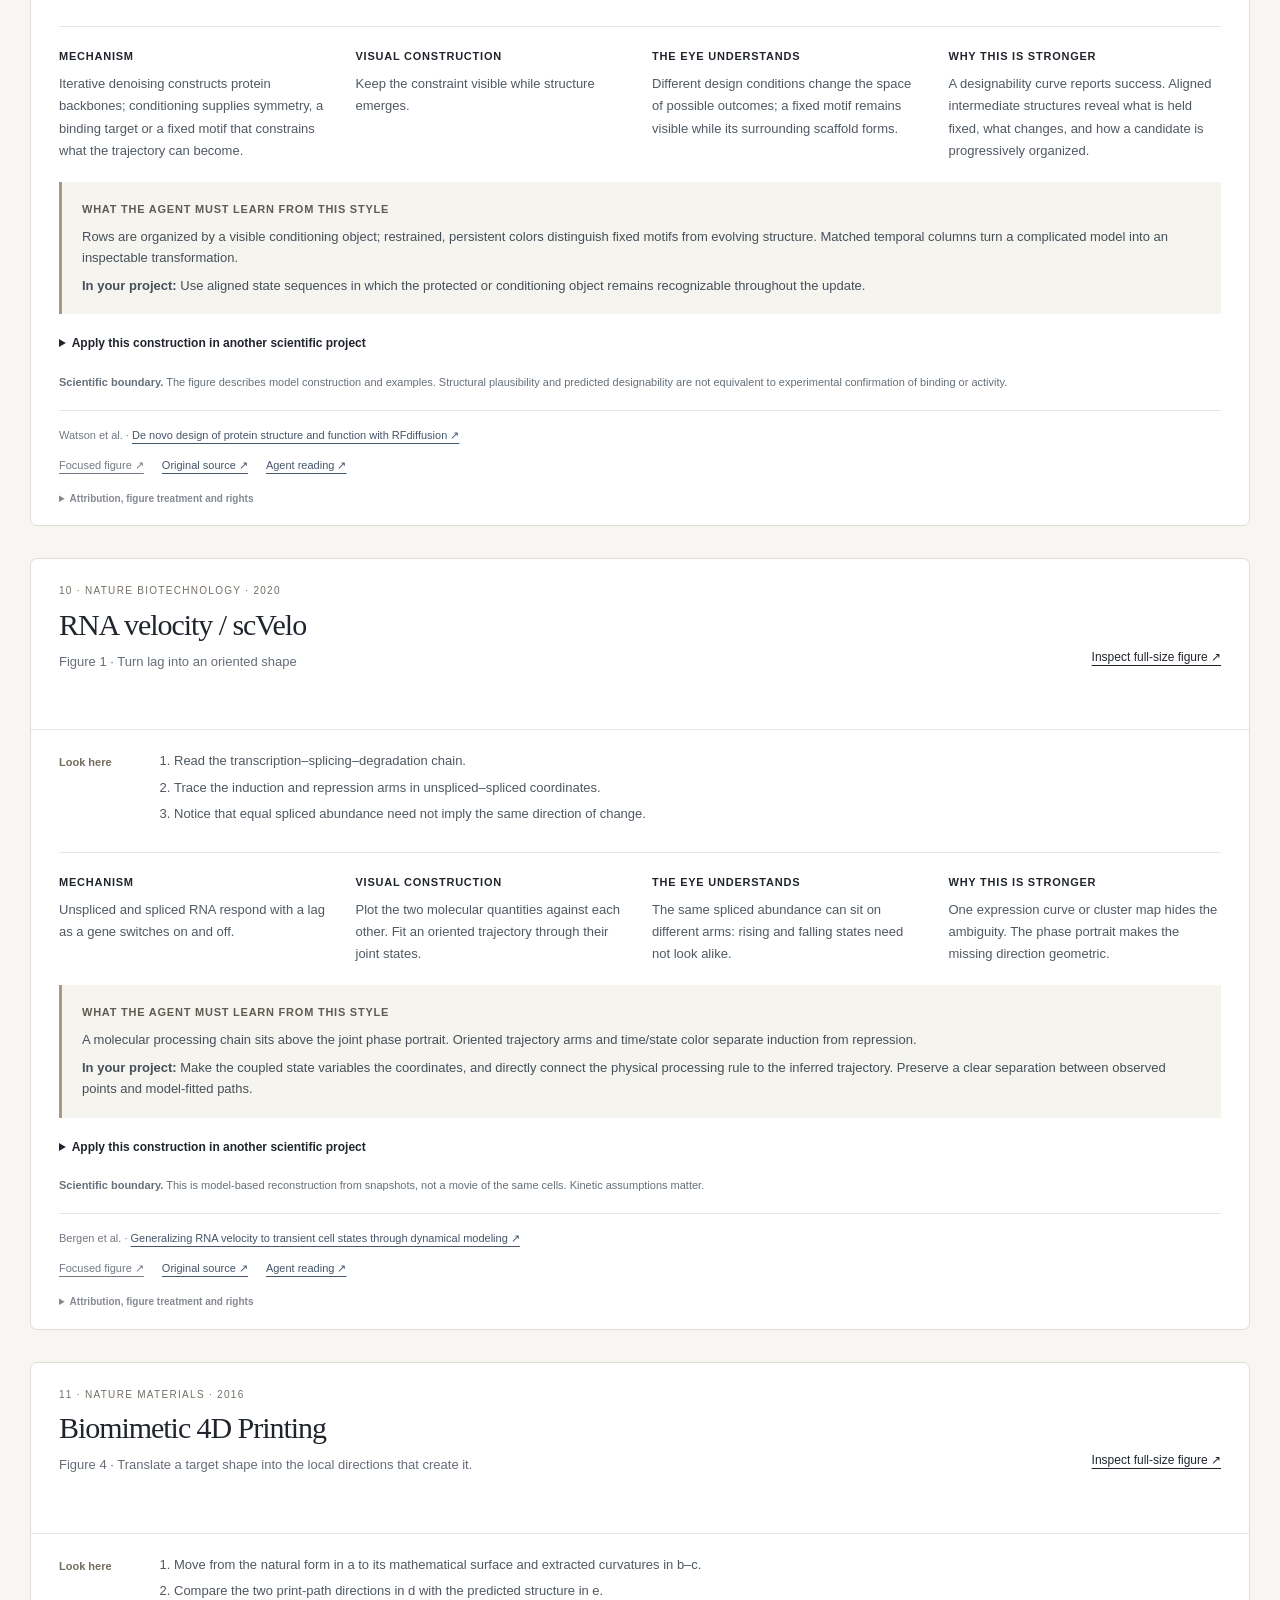
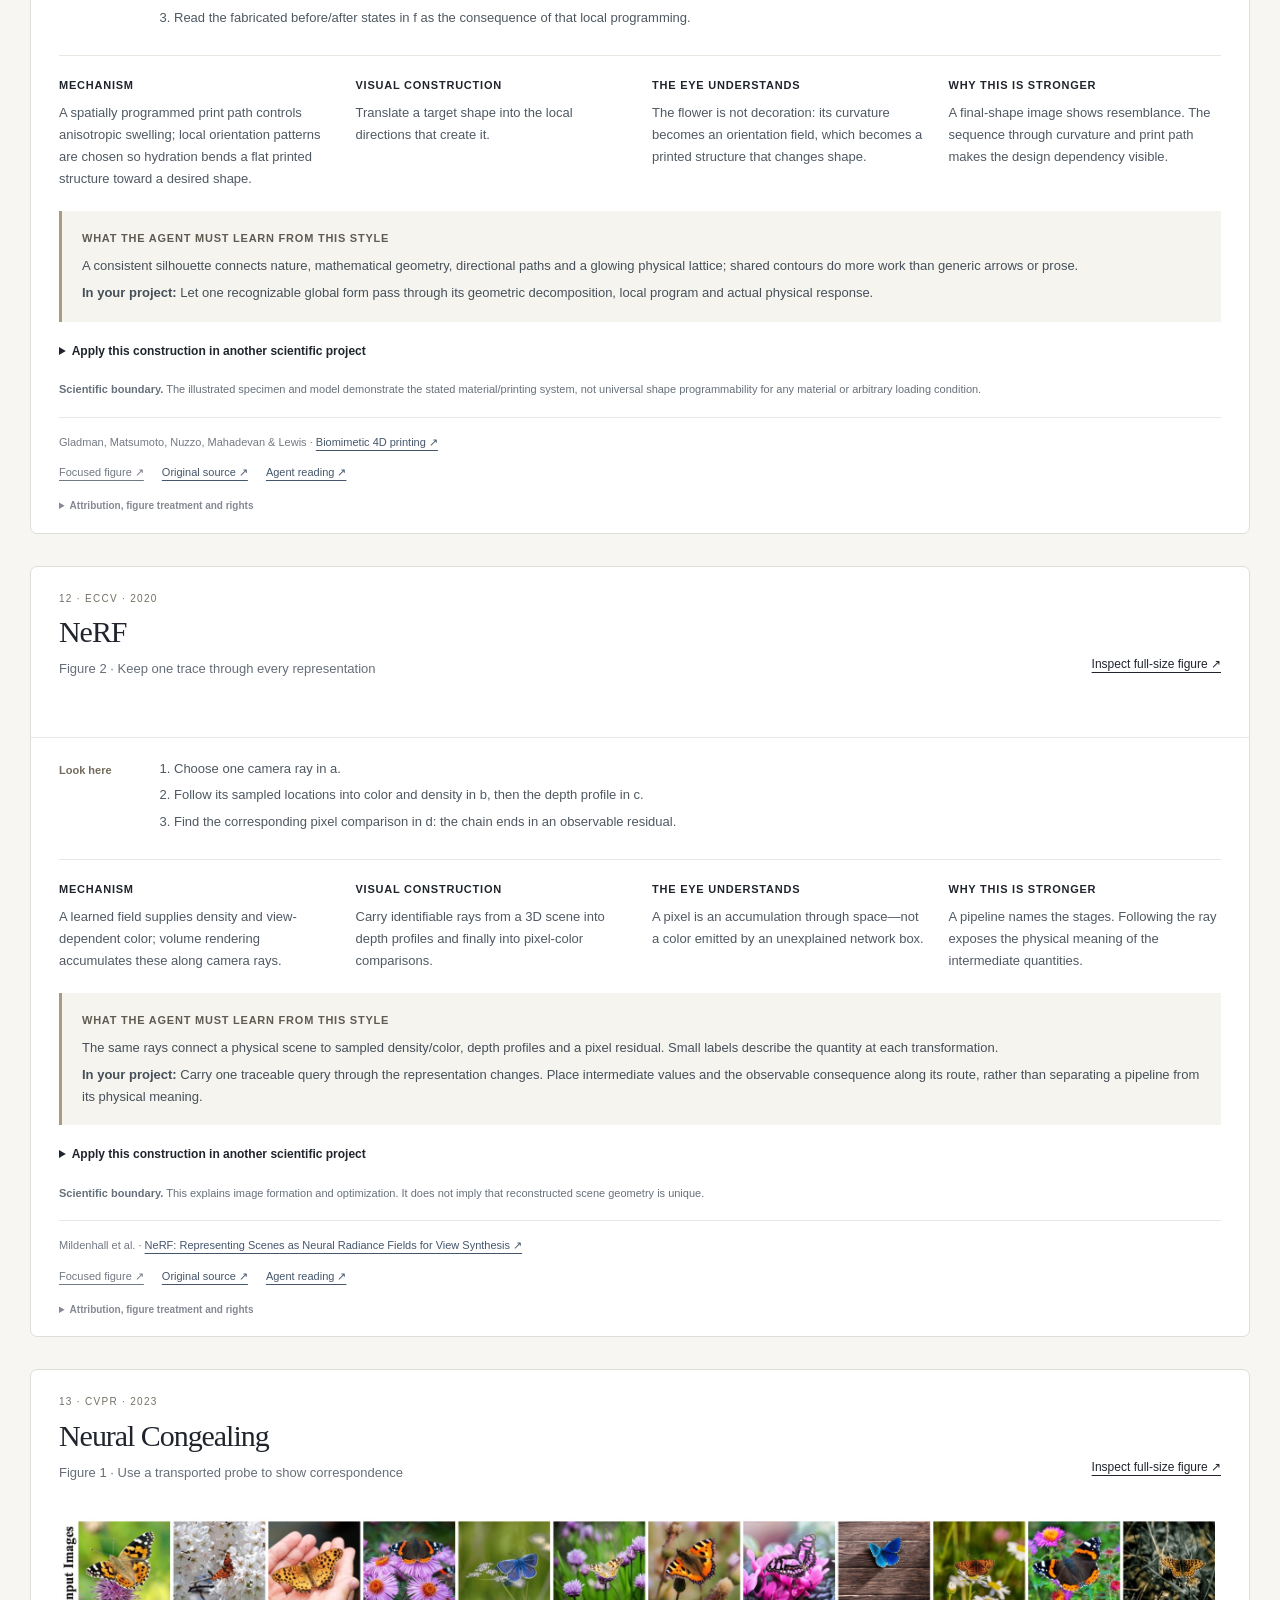
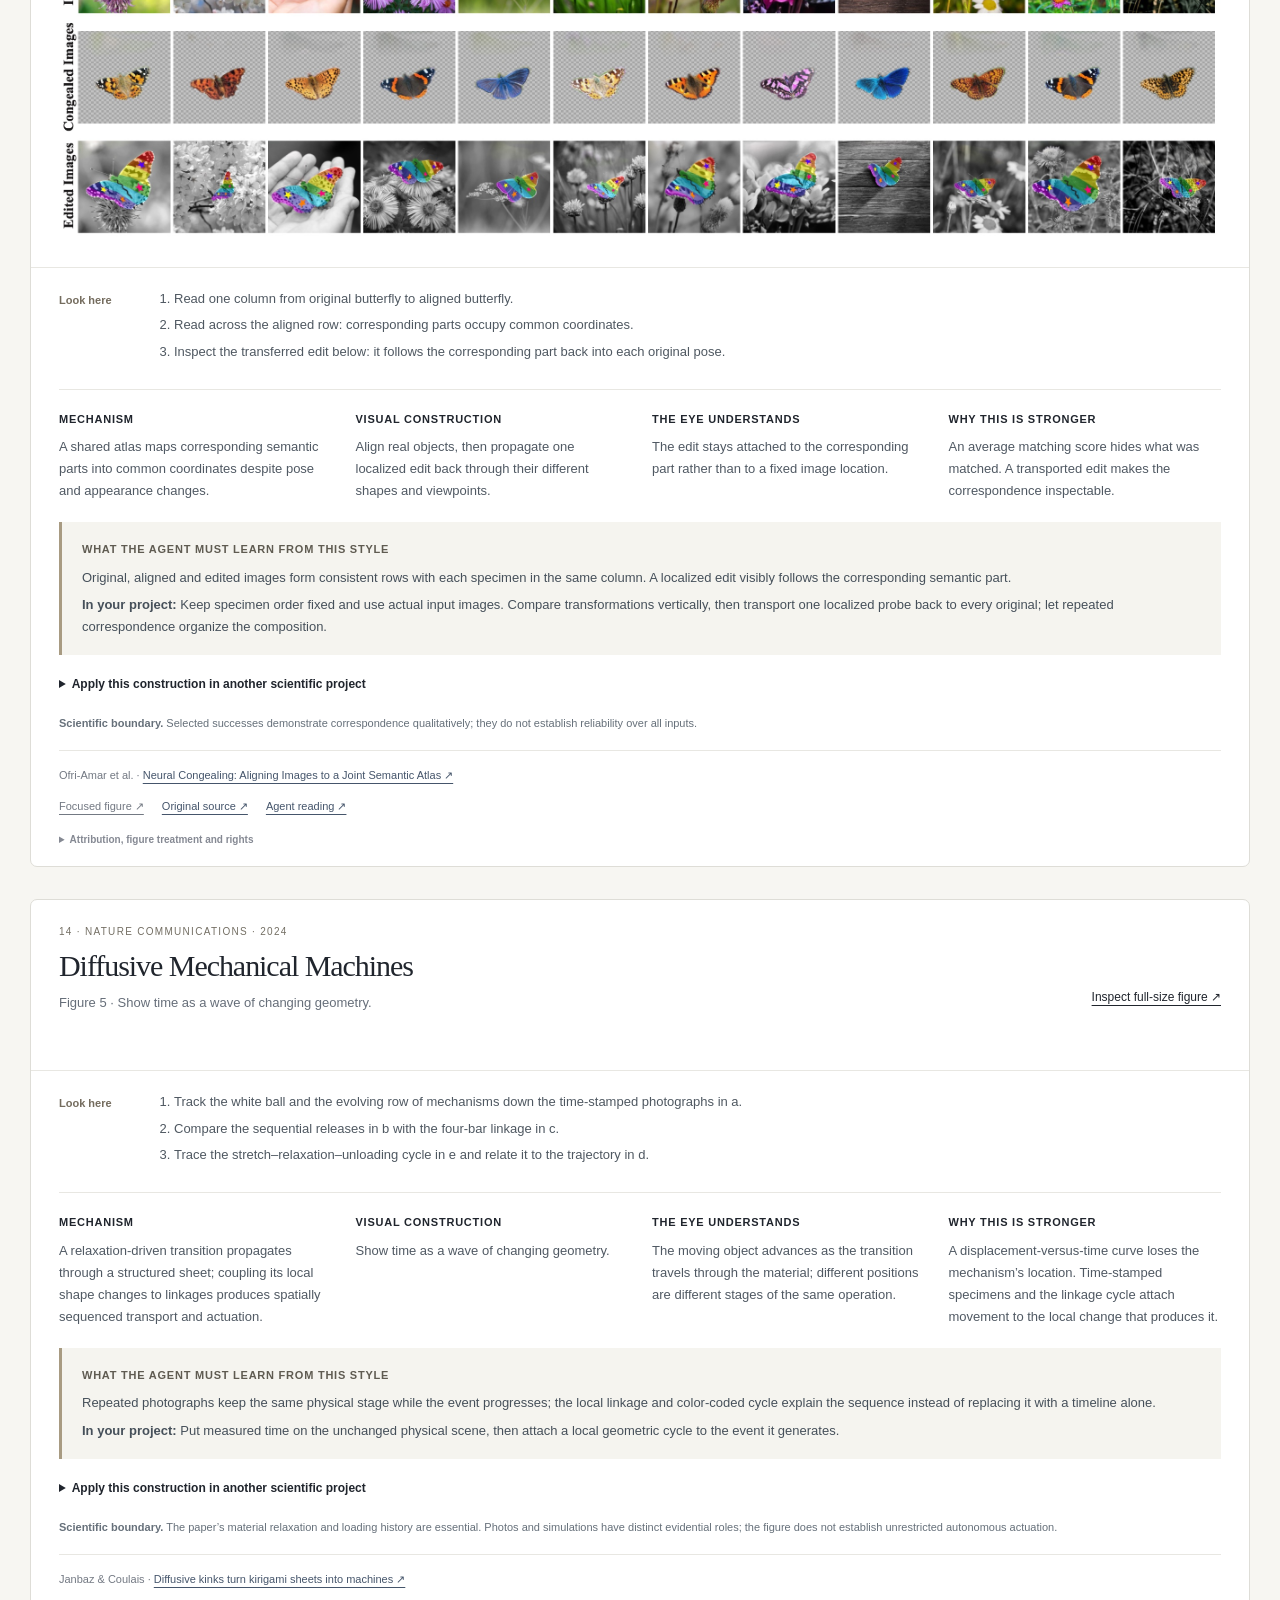
==== commit 3636e41a: "Apply verified Anatomy-standard root skill layout" ====
--- a/index.html
+++ b/index.html
@@ -1 +1 @@
-<!doctype html><html lang="en"><head><meta charset="utf-8"><meta name="viewport" content="width=device-width,initial-scale=1"><meta http-equiv="refresh" content="0;url=skills/mechanism-figures/assets/gallery.html"><title>MechanismFigures</title></head><body><p><a href="skills/mechanism-figures/assets/gallery.html">Open the visual calibration gallery</a></p><p><a href="https://github.com/KumarNavish/MechanismFigures">Installation and skill workflow</a></p></body></html>
+<!doctype html><html lang="en"><head><meta charset="utf-8"><meta name="viewport" content="width=device-width,initial-scale=1"><meta http-equiv="refresh" content="0;url=assets/gallery.html"><title>MechanismFigures</title></head><body><p><a href="assets/gallery.html">Open the visual calibration gallery</a></p><p><a href="https://github.com/KumarNavish/MechanismFigures">Installation and skill workflow</a></p></body></html>
